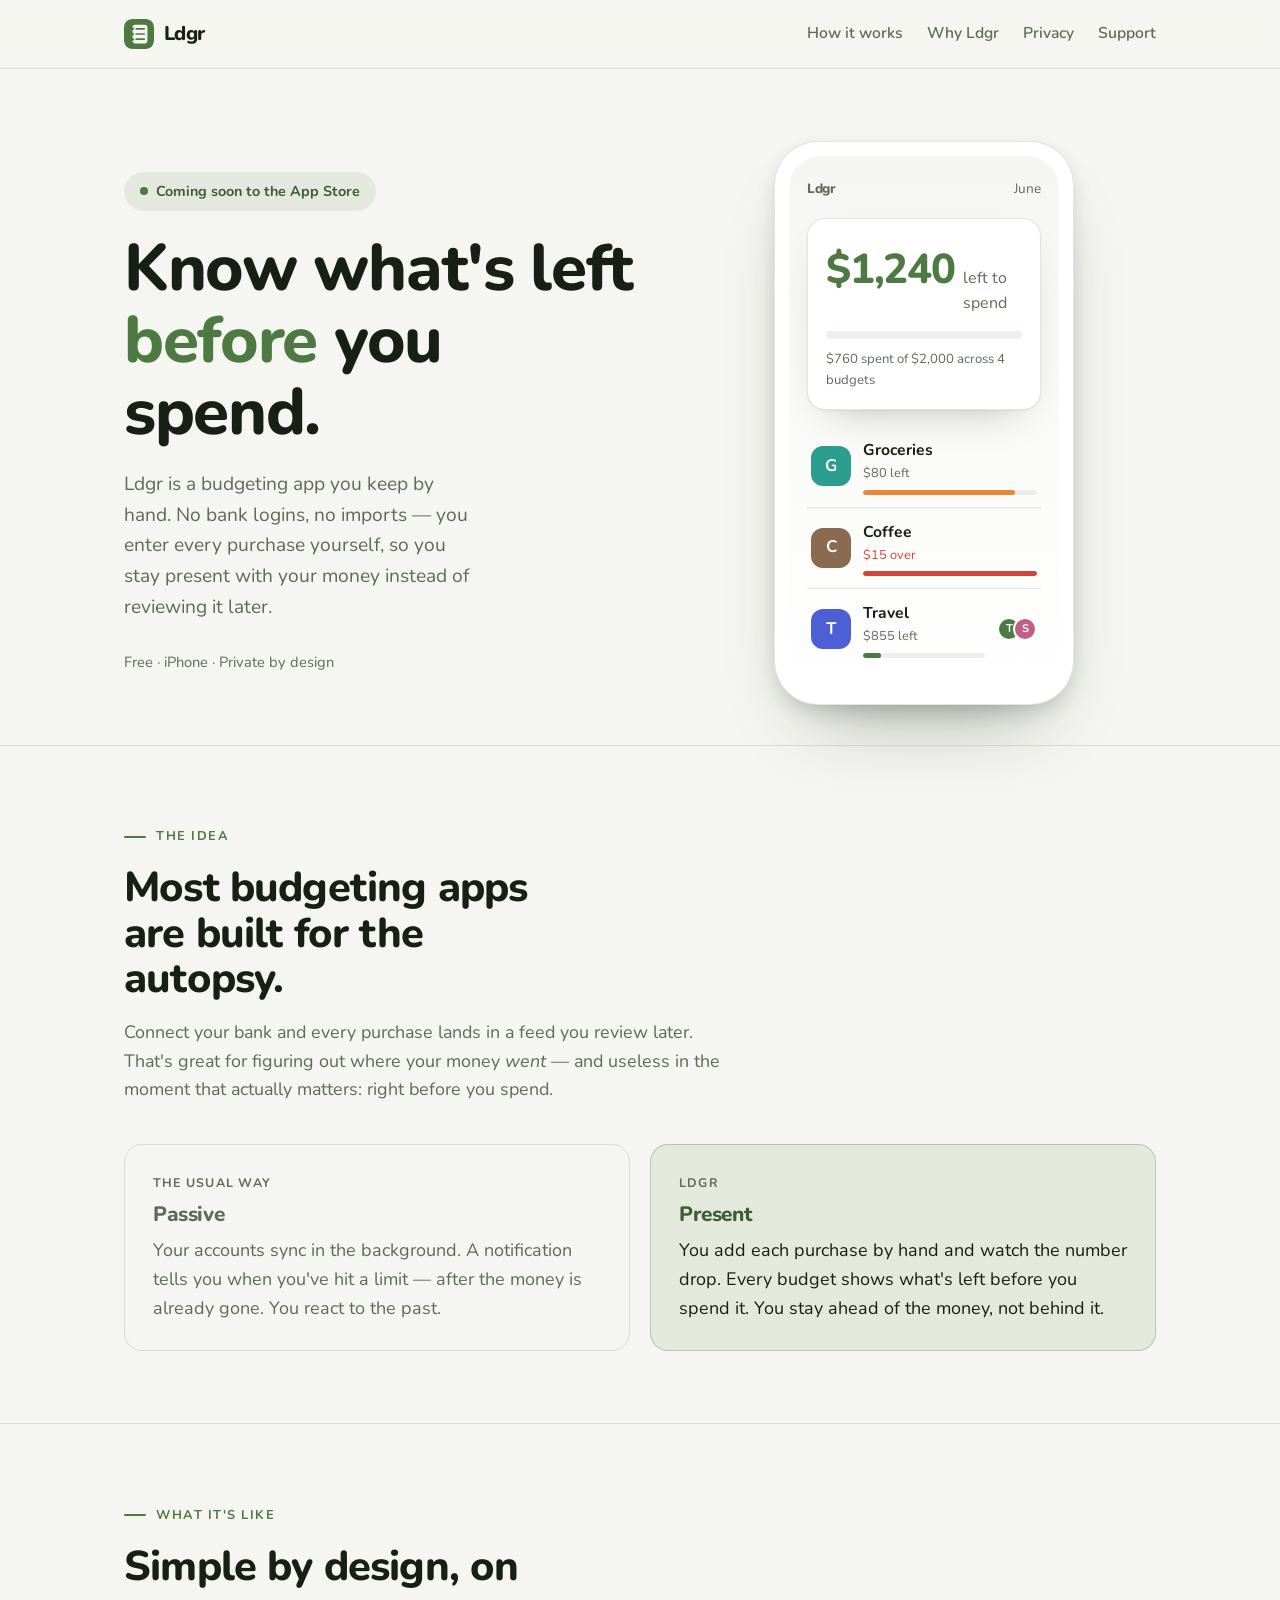
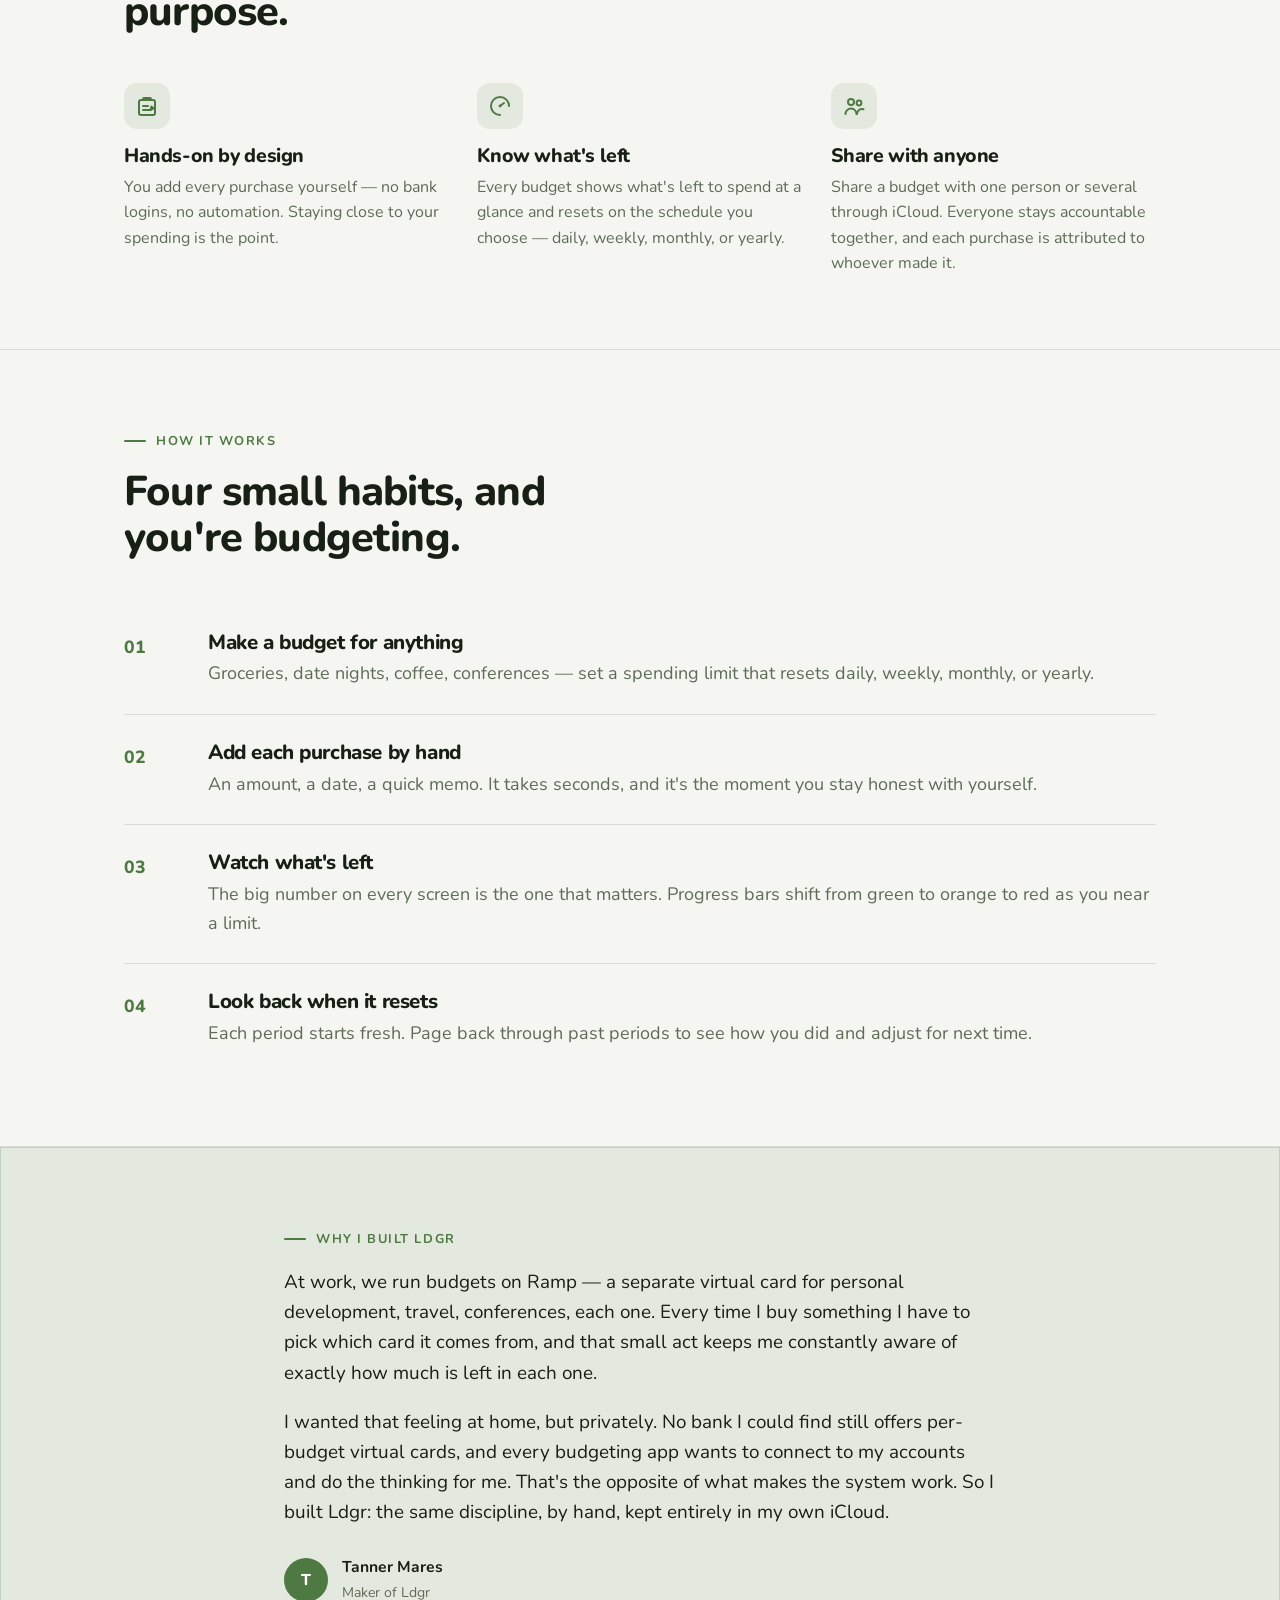
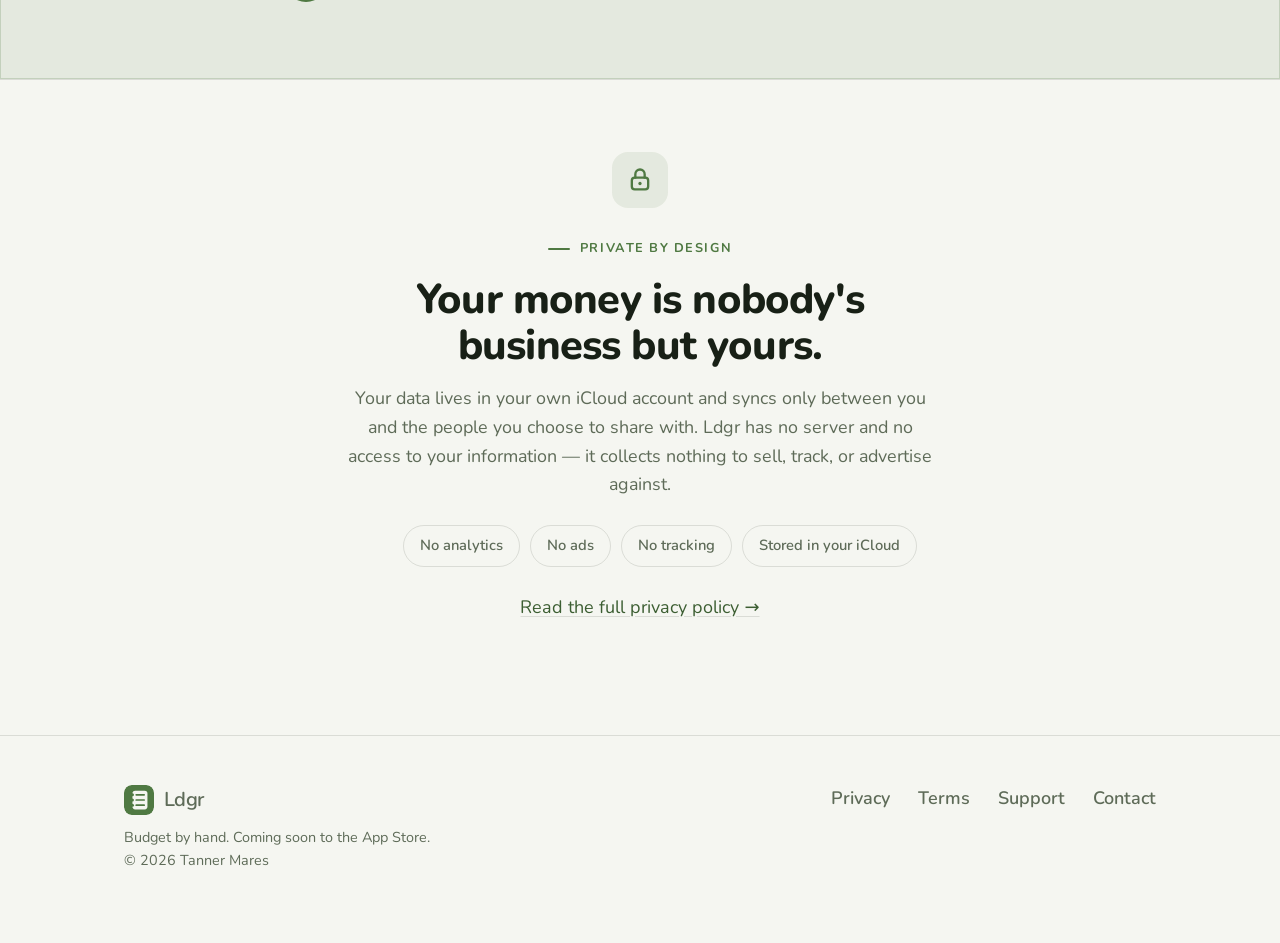
==== index.html @ 0ff07cd5 "feat: add social share card and full Open Graph tags ## Why this was needed Links to the site unfurl" ====
<!doctype html>
<html lang="en">
<meta charset="utf-8">
<meta name="viewport" content="width=device-width, initial-scale=1">
<title>Ldgr — Budget by hand, stay present with your money</title>
<meta name="description" content="Ldgr is a private, manual budgeting app. No bank connections — you add every purchase yourself, so you always know what's left before you spend. Coming soon to the App Store.">
<link rel="icon" href="favicon.svg" type="image/svg+xml">
<link rel="apple-touch-icon" href="assets/app-icon.png">
<meta name="theme-color" content="#4F7942">
<meta property="og:type" content="website">
<meta property="og:site_name" content="Ldgr">
<meta property="og:title" content="Ldgr — Budget by hand, stay present with your money">
<meta property="og:description" content="A private, manual budgeting app. No bank connections — you add every purchase yourself, so you always know what's left before you spend. Coming soon to the App Store.">
<meta property="og:url" content="https://ldgrapp.com/">
<meta property="og:image" content="https://ldgrapp.com/assets/og-image.png">
<meta property="og:image:secure_url" content="https://ldgrapp.com/assets/og-image.png">
<meta property="og:image:type" content="image/png">
<meta property="og:image:width" content="2400">
<meta property="og:image:height" content="1260">
<meta property="og:image:alt" content="The Ldgr app showing $1,240 left to spend across four budgets.">
<meta name="twitter:card" content="summary_large_image">
<meta name="twitter:title" content="Ldgr — Budget by hand, stay present with your money">
<meta name="twitter:description" content="A private, manual budgeting app. No bank connections — you add every purchase yourself, so you always know what's left before you spend.">
<meta name="twitter:image" content="https://ldgrapp.com/assets/og-image.png">
<meta name="twitter:image:alt" content="The Ldgr app showing $1,240 left to spend across four budgets.">
<link rel="preconnect" href="https://fonts.googleapis.com">
<link rel="preconnect" href="https://fonts.gstatic.com" crossorigin>
<link rel="stylesheet" href="https://fonts.googleapis.com/css2?family=Nunito:wght@400;600;700;800&display=swap">
<link rel="stylesheet" href="styles.css">

<header class="site-header">
  <div class="container">
    <a class="wordmark" href="/">
      <img src="favicon.svg" alt="">
      Ldgr
    </a>
    <nav class="site-nav">
      <a href="#how">How it works</a>
      <a href="#why">Why Ldgr</a>
      <a href="#privacy">Privacy</a>
      <a href="support.html">Support</a>
    </nav>
  </div>
</header>

<main>
  <!-- ================= HERO ================= -->
  <section class="hero">
    <div class="container">
      <div class="hero-copy">
        <span class="badge"><span class="dot"></span> Coming soon to the App Store</span>
        <h1>Know what's left <span class="accent">before</span> you spend.</h1>
        <p class="lede">Ldgr is a budgeting app you keep by hand. No bank logins, no imports — you enter every purchase yourself, so you stay present with your money instead of reviewing it later.</p>
        <div class="hero-actions">
          <span class="hero-sub">Free · iPhone · Private by design</span>
        </div>
      </div>

      <!-- Signature: a faithful replica of the app's home screen -->
      <div class="hero-figure">
        <div class="phone" role="img" aria-label="The Ldgr app home screen showing budgets and how much is left to spend.">
          <div class="app-screen">
            <div class="app-topbar">
              <span class="app-title">Ldgr</span>
              <span>June</span>
            </div>

            <div class="budget-card">
              <div class="amount-row">
                <span class="amount tnum">$1,240</span>
                <span class="amount-label">left to spend</span>
              </div>
              <div class="progress"><span class="progress-fill" style="--fill:38%"></span></div>
              <div class="caption tnum">$760 spent of $2,000 across 4 budgets</div>
            </div>

            <div class="budget-row">
              <div class="monogram" style="--m:#2A9D8F">G</div>
              <div class="meta">
                <div class="name">Groceries</div>
                <div class="left tnum">$80 left</div>
                <div class="mini"><i class="warn" style="width:87%;background:var(--signal-orange)"></i></div>
              </div>
            </div>

            <div class="budget-row">
              <div class="monogram" style="--m:#8A6A50">C</div>
              <div class="meta">
                <div class="name">Coffee</div>
                <div class="left tnum" style="color:var(--signal-red)">$15 over</div>
                <div class="mini"><i style="width:100%;background:var(--signal-red)"></i></div>
              </div>
            </div>

            <div class="budget-row">
              <div class="monogram" style="--m:#4C5FD5">T</div>
              <div class="meta">
                <div class="name">Travel</div>
                <div class="left tnum">$855 left</div>
                <div class="mini"><i style="width:15%"></i></div>
              </div>
              <div class="facepile" aria-label="Shared with two people">
                <span class="avatar" style="background:#4F7942">T</span>
                <span class="avatar" style="background:#C25E86">S</span>
              </div>
            </div>
          </div>
        </div>
      </div>
    </div>
  </section>

  <hr class="rule">

  <!-- ================= PRESENT, NOT PAST ================= -->
  <section class="section">
    <div class="container">
      <span class="eyebrow">The idea</span>
      <h2>Most budgeting apps are built for the autopsy.</h2>
      <p class="intro">Connect your bank and every purchase lands in a feed you review later. That's great for figuring out where your money <em>went</em> — and useless in the moment that actually matters: right before you spend.</p>

      <div class="contrast">
        <div class="card past">
          <span class="tag">The usual way</span>
          <h3>Passive</h3>
          <p>Your accounts sync in the background. A notification tells you when you've hit a limit — after the money is already gone. You react to the past.</p>
        </div>
        <div class="card present">
          <span class="tag">Ldgr</span>
          <h3>Present</h3>
          <p>You add each purchase by hand and watch the number drop. Every budget shows what's left before you spend it. You stay ahead of the money, not behind it.</p>
        </div>
      </div>
    </div>
  </section>

  <hr class="rule">

  <!-- ================= PILLARS ================= -->
  <section class="section">
    <div class="container">
      <span class="eyebrow">What it's like</span>
      <h2>Simple by design, on purpose.</h2>
      <div class="pillars">
        <div class="pillar">
          <div class="ico" aria-hidden="true">
            <svg viewBox="0 0 24 24" fill="none" stroke="currentColor" stroke-width="2" stroke-linecap="round" stroke-linejoin="round"><path d="M9 4h6a1 1 0 0 1 1 1v1H8V5a1 1 0 0 1 1-1z"/><path d="M8 6H6a2 2 0 0 0-2 2v11a2 2 0 0 0 2 2h12a2 2 0 0 0 2-2V8a2 2 0 0 0-2-2h-2"/><path d="M8 12h5M8 16h8"/><path d="m16.5 12.5 2 2-3 1 1-3z"/></svg>
          </div>
          <h3>Hands-on by design</h3>
          <p>You add every purchase yourself — no bank logins, no automation. Staying close to your spending is the point.</p>
        </div>
        <div class="pillar">
          <div class="ico" aria-hidden="true">
            <svg viewBox="0 0 24 24" fill="none" stroke="currentColor" stroke-width="2" stroke-linecap="round" stroke-linejoin="round"><path d="M12 21a9 9 0 1 1 9-9"/><path d="M12 12l4-3"/><circle cx="12" cy="12" r="1.4" fill="currentColor" stroke="none"/></svg>
          </div>
          <h3>Know what's left</h3>
          <p>Every budget shows what's left to spend at a glance and resets on the schedule you choose — daily, weekly, monthly, or yearly.</p>
        </div>
        <div class="pillar">
          <div class="ico" aria-hidden="true">
            <svg viewBox="0 0 24 24" fill="none" stroke="currentColor" stroke-width="2" stroke-linecap="round" stroke-linejoin="round"><circle cx="9" cy="8" r="3"/><path d="M3.5 20a5.5 5.5 0 0 1 11 0"/><circle cx="17" cy="9" r="2.4"/><path d="M15 20a5 5 0 0 1 6.5-4.8"/></svg>
          </div>
          <h3>Share with anyone</h3>
          <p>Share a budget with one person or several through iCloud. Everyone stays accountable together, and each purchase is attributed to whoever made it.</p>
        </div>
      </div>
    </div>
  </section>

  <hr class="rule">

  <!-- ================= HOW IT WORKS ================= -->
  <section class="section" id="how">
    <div class="container">
      <span class="eyebrow">How it works</span>
      <h2>Four small habits, and you're budgeting.</h2>
      <div class="steps">
        <div class="step">
          <div class="n tnum">01</div>
          <div>
            <h3>Make a budget for anything</h3>
            <p>Groceries, date nights, coffee, conferences — set a spending limit that resets daily, weekly, monthly, or yearly.</p>
          </div>
        </div>
        <div class="step">
          <div class="n tnum">02</div>
          <div>
            <h3>Add each purchase by hand</h3>
            <p>An amount, a date, a quick memo. It takes seconds, and it's the moment you stay honest with yourself.</p>
          </div>
        </div>
        <div class="step">
          <div class="n tnum">03</div>
          <div>
            <h3>Watch what's left</h3>
            <p>The big number on every screen is the one that matters. Progress bars shift from green to orange to red as you near a limit.</p>
          </div>
        </div>
        <div class="step">
          <div class="n tnum">04</div>
          <div>
            <h3>Look back when it resets</h3>
            <p>Each period starts fresh. Page back through past periods to see how you did and adjust for next time.</p>
          </div>
        </div>
      </div>
    </div>
  </section>

  <hr class="rule">

  <!-- ================= WHY LDGR (founder note) ================= -->
  <section class="section founder" id="why">
    <div class="container">
      <span class="eyebrow">Why I built Ldgr</span>
      <blockquote>
        <p>At work, we run budgets on Ramp — a separate virtual card for personal development, travel, conferences, each one. Every time I buy something I have to pick which card it comes from, and that small act keeps me constantly aware of exactly how much is left in each one.</p>
        <p>I wanted that feeling at home, but privately. No bank I could find still offers per-budget virtual cards, and every budgeting app wants to connect to my accounts and do the thinking for me. That's the opposite of what makes the system work. So I built Ldgr: the same discipline, by hand, kept entirely in my own iCloud.</p>
        <div class="signoff">
          <span class="avatar">T</span>
          <div class="who">
            <strong>Tanner Mares</strong>
            <span>Maker of Ldgr</span>
          </div>
        </div>
      </blockquote>
    </div>
  </section>

  <hr class="rule">

  <!-- ================= PRIVATE BY DESIGN ================= -->
  <section class="section private" id="privacy">
    <div class="container">
      <div class="lock" aria-hidden="true">
        <svg viewBox="0 0 24 24" fill="none" stroke="currentColor" stroke-width="2" stroke-linecap="round" stroke-linejoin="round"><rect x="5" y="10" width="14" height="10" rx="2.5"/><path d="M8 10V7a4 4 0 0 1 8 0v3"/><circle cx="12" cy="15" r="1.4" fill="currentColor" stroke="none"/></svg>
      </div>
      <span class="eyebrow" style="justify-content:center">Private by design</span>
      <h2 style="max-width:none">Your money is nobody's business but yours.</h2>
      <p class="intro" style="margin-inline:auto">Your data lives in your own iCloud account and syncs only between you and the people you choose to share with. Ldgr has no server and no access to your information — it collects nothing to sell, track, or advertise against.</p>
      <ul class="points">
        <li>No analytics</li>
        <li>No ads</li>
        <li>No tracking</li>
        <li>Stored in your iCloud</li>
      </ul>
      <p style="margin-top:26px"><a href="privacy.html">Read the full privacy policy →</a></p>
    </div>
  </section>
</main>

<footer class="site-footer">
  <div class="container">
    <div>
      <a class="wordmark" href="/" style="margin-bottom:10px">
        <img src="favicon.svg" alt="">
        Ldgr
      </a>
      <p class="copyright">Budget by hand. Coming soon to the App Store.<br>© 2026 Tanner Mares</p>
    </div>
    <nav class="fnav">
      <a href="privacy.html">Privacy</a>
      <a href="terms.html">Terms</a>
      <a href="support.html">Support</a>
      <a href="mailto:support@ldgrapp.com">Contact</a>
    </nav>
  </div>
</footer>
---- styles.css ----
/* ============================================================
   Ldgr — shared styles
   Visual language borrowed from the app: fern green, SF Rounded,
   the "left to spend" budget card, and ledger ruled lines.
   ============================================================ */

:root {
  /* Palette */
  --paper: #F5F6F1;       /* warm off-white with a faint green undertone */
  --paper-raised: #FFFFFF;
  --ink: #182016;
  --secondary: #5E6B58;
  --fern: #4F7942;
  --fern-deep: #3C5E32;
  --fern-soft: rgba(79, 121, 66, 0.10);
  --hairline: rgba(24, 32, 22, 0.12);
  --signal-orange: #E8863B;
  --signal-red: #D1453B;

  /* Type */
  --font-rounded: ui-rounded, "SF Pro Rounded", "Nunito", system-ui, -apple-system, "Segoe UI", sans-serif;

  /* Space + shape */
  --container: 1080px;
  --radius-lg: 28px;
  --radius-md: 18px;
  --radius-sm: 12px;
  --shadow-card: 0 1px 2px rgba(24, 32, 22, 0.05), 0 18px 40px -24px rgba(24, 32, 22, 0.35);
  --shadow-phone: 0 8px 24px -8px rgba(24, 32, 22, 0.25), 0 40px 80px -40px rgba(24, 32, 22, 0.45);
}

@media (prefers-color-scheme: dark) {
  :root {
    --paper: #10160F;
    --paper-raised: #1A231A;
    --ink: #EAF0E6;
    --secondary: #9BA894;
    --fern: #7CA86B;
    --fern-deep: #98C186;
    --fern-soft: rgba(124, 168, 107, 0.14);
    --hairline: rgba(234, 240, 230, 0.14);
    --shadow-card: 0 1px 2px rgba(0, 0, 0, 0.3), 0 18px 40px -24px rgba(0, 0, 0, 0.6);
    --shadow-phone: 0 8px 24px -8px rgba(0, 0, 0, 0.5), 0 40px 80px -40px rgba(0, 0, 0, 0.7);
  }
}

/* ---------- base ---------- */
* { box-sizing: border-box; }

html { -webkit-text-size-adjust: 100%; scroll-behavior: smooth; }

body {
  margin: 0;
  font-family: var(--font-rounded);
  background: var(--paper);
  color: var(--ink);
  line-height: 1.6;
  font-size: 18px;
  -webkit-font-smoothing: antialiased;
  text-rendering: optimizeLegibility;
}

@media (prefers-reduced-motion: reduce) {
  html { scroll-behavior: auto; }
  * { animation-duration: 0.001ms !important; animation-iteration-count: 1 !important; transition-duration: 0.001ms !important; }
}

h1, h2, h3 { line-height: 1.1; letter-spacing: -0.02em; font-weight: 800; margin: 0; }

a { color: var(--fern-deep); text-decoration-color: var(--hairline); text-underline-offset: 3px; }
a:hover { text-decoration-color: currentColor; }

p { margin: 0 0 1em; }

:focus-visible {
  outline: 3px solid var(--fern);
  outline-offset: 3px;
  border-radius: 6px;
}

.container {
  width: 100%;
  max-width: var(--container);
  margin-inline: auto;
  padding-inline: 24px;
}

.tnum { font-variant-numeric: tabular-nums; }

/* ---------- ledger hairline divider ---------- */
.rule {
  border: 0;
  height: 1px;
  background: var(--hairline);
  margin: 0;
}
/* a ledger "column tick" motif used to open a section */
.eyebrow {
  display: inline-flex;
  align-items: center;
  gap: 10px;
  font-size: 0.8rem;
  font-weight: 700;
  letter-spacing: 0.12em;
  text-transform: uppercase;
  color: var(--fern);
  margin: 0 0 18px;
}
.eyebrow::before {
  content: "";
  width: 22px;
  height: 2px;
  border-radius: 2px;
  background: var(--fern);
}

/* ---------- site header ---------- */
.site-header {
  position: sticky;
  top: 0;
  z-index: 20;
  background: color-mix(in srgb, var(--paper) 88%, transparent);
  backdrop-filter: saturate(140%) blur(12px);
  border-bottom: 1px solid var(--hairline);
}
.site-header .container {
  display: flex;
  align-items: center;
  justify-content: space-between;
  height: 68px;
}
.wordmark {
  display: inline-flex;
  align-items: center;
  gap: 10px;
  font-weight: 800;
  font-size: 1.25rem;
  letter-spacing: -0.03em;
  color: var(--ink);
  text-decoration: none;
}
.wordmark img { width: 30px; height: 30px; border-radius: 8px; display: block; }
.site-nav { display: flex; gap: 24px; font-size: 0.98rem; font-weight: 600; }
.site-nav a { color: var(--secondary); text-decoration: none; }
.site-nav a:hover { color: var(--ink); }
@media (max-width: 640px) { .site-nav { display: none; } }

/* ---------- buttons / badges ---------- */
.badge {
  display: inline-flex;
  align-items: center;
  gap: 8px;
  padding: 8px 16px;
  border-radius: 999px;
  background: var(--fern-soft);
  color: var(--fern-deep);
  font-weight: 700;
  font-size: 0.9rem;
}
.badge .dot {
  width: 8px; height: 8px; border-radius: 50%;
  background: var(--fern);
  box-shadow: 0 0 0 0 var(--fern);
  animation: pulse 2.4s ease-out infinite;
}
@keyframes pulse {
  0% { box-shadow: 0 0 0 0 color-mix(in srgb, var(--fern) 55%, transparent); }
  70%, 100% { box-shadow: 0 0 0 10px transparent; }
}

/* ---------- hero ---------- */
.hero { padding: 72px 0 40px; }
.hero .container {
  display: grid;
  grid-template-columns: 1.05fr 0.95fr;
  gap: 56px;
  align-items: center;
}
.hero h1 {
  font-size: clamp(2.6rem, 6vw, 4.1rem);
  margin: 22px 0 20px;
}
.hero h1 .accent { color: var(--fern); }
.hero .lede {
  font-size: 1.2rem;
  color: var(--secondary);
  max-width: 30ch;
  margin-bottom: 28px;
}
.hero-actions { display: flex; align-items: center; gap: 18px; flex-wrap: wrap; }
.hero-sub { font-size: 0.92rem; color: var(--secondary); }

@media (max-width: 860px) {
  .hero { padding: 44px 0 24px; }
  .hero .container { grid-template-columns: 1fr; gap: 40px; }
  .hero .lede { max-width: none; }
  .hero-figure { order: -1; }
}

/* ---------- phone mockup (the signature) ---------- */
.hero-figure { display: flex; justify-content: center; }
.phone {
  width: 300px;
  max-width: 82vw;
  background: var(--paper-raised);
  border-radius: 44px;
  padding: 14px;
  box-shadow: var(--shadow-phone);
  border: 1px solid var(--hairline);
}
.app-screen {
  background: linear-gradient(180deg, var(--paper) 0%, var(--paper-raised) 100%);
  border-radius: 32px;
  padding: 22px 18px 20px;
  overflow: hidden;
}
.app-topbar {
  display: flex; align-items: baseline; justify-content: space-between;
  margin-bottom: 18px;
}
.app-title { font-size: 1.4rem; font-weight: 800; letter-spacing: -0.03em; }
.app-topbar span { color: var(--secondary); font-size: 0.85rem; }

/* budget card — a faithful replica of BudgetSummaryCard */
.budget-card {
  background: var(--paper-raised);
  border: 1px solid var(--hairline);
  border-radius: var(--radius-md);
  padding: 18px;
  box-shadow: var(--shadow-card);
  margin-bottom: 16px;
}
.budget-card .amount-row { display: flex; align-items: baseline; gap: 8px; }
.budget-card .amount {
  font-size: 2.6rem; font-weight: 800; letter-spacing: -0.03em;
  color: var(--fern);
}
.budget-card .amount-label { color: var(--secondary); font-size: 1rem; }
.budget-card .caption { color: var(--secondary); font-size: 0.82rem; margin-top: 10px; }

.progress {
  height: 8px; border-radius: 999px;
  background: var(--fern-soft);
  overflow: hidden;
  margin-top: 14px;
}
.progress-fill {
  height: 100%; border-radius: 999px;
  background: var(--fern);
  width: var(--fill, 40%);
  transform-origin: left;
  animation: fill 1.3s cubic-bezier(.2,.7,.2,1) both;
}
.progress-fill.warn { background: var(--signal-orange); }
.progress-fill.over { background: var(--signal-red); }
@keyframes fill { from { transform: scaleX(0); } to { transform: scaleX(1); } }

/* small budget rows */
.budget-row {
  display: flex; align-items: center; gap: 12px;
  padding: 12px 4px;
}
.budget-row + .budget-row { border-top: 1px solid var(--hairline); }
.monogram {
  flex: none;
  width: 40px; height: 40px; border-radius: 12px;
  display: grid; place-items: center;
  color: #fff; font-weight: 700; font-size: 1.05rem;
  background: var(--m, var(--fern));
}
.budget-row .meta { flex: 1; min-width: 0; }
.budget-row .name { font-weight: 700; font-size: 0.98rem; }
.budget-row .left { color: var(--secondary); font-size: 0.8rem; }
.budget-row .mini {
  height: 5px; border-radius: 999px; background: var(--fern-soft);
  margin-top: 6px; overflow: hidden;
}
.budget-row .mini > i {
  display: block; height: 100%; border-radius: 999px; background: var(--m, var(--fern));
}

/* facepile — attribution / sharing */
.facepile { display: inline-flex; }
.facepile .avatar {
  width: 24px; height: 24px; border-radius: 50%;
  border: 2px solid var(--paper-raised);
  display: grid; place-items: center;
  color: #fff; font-size: 0.7rem; font-weight: 700;
}
.facepile .avatar + .avatar { margin-left: -8px; }

/* ---------- generic section ---------- */
.section { padding: 72px 0; }
.section h2 { font-size: clamp(1.8rem, 3.6vw, 2.6rem); max-width: 18ch; }
.section .intro { color: var(--secondary); font-size: 1.12rem; max-width: 56ch; margin-top: 16px; }

/* present vs past — the argument */
.contrast {
  display: grid; grid-template-columns: 1fr 1fr; gap: 20px;
  margin-top: 40px;
}
.contrast .card {
  border-radius: var(--radius-md);
  padding: 28px;
  border: 1px solid var(--hairline);
}
.contrast .past { background: transparent; }
.contrast .past h3 { color: var(--secondary); }
.contrast .present { background: var(--fern-soft); border-color: color-mix(in srgb, var(--fern) 30%, transparent); }
.contrast .present h3 { color: var(--fern-deep); }
.contrast .tag {
  font-size: 0.78rem; font-weight: 700; letter-spacing: 0.1em; text-transform: uppercase;
  color: var(--secondary); display: block; margin-bottom: 10px;
}
.contrast h3 { font-size: 1.3rem; margin-bottom: 10px; }
.contrast p { color: var(--secondary); margin: 0; }
.contrast .present p { color: var(--ink); }
@media (max-width: 720px) { .contrast { grid-template-columns: 1fr; } }

/* pillars */
.pillars { display: grid; grid-template-columns: repeat(3, 1fr); gap: 28px; margin-top: 48px; }
.pillar .ico {
  width: 46px; height: 46px; border-radius: 13px;
  display: grid; place-items: center;
  background: var(--fern-soft); color: var(--fern);
  margin-bottom: 16px;
}
.pillar .ico svg { width: 24px; height: 24px; }
.pillar h3 { font-size: 1.22rem; margin-bottom: 8px; }
.pillar p { color: var(--secondary); margin: 0; font-size: 1rem; }
@media (max-width: 760px) { .pillars { grid-template-columns: 1fr; gap: 32px; } }

/* how it works — a real sequence, so numbers carry meaning */
.steps { margin-top: 44px; display: grid; gap: 0; }
.step {
  display: grid; grid-template-columns: 60px 1fr; gap: 24px;
  padding: 26px 0;
  align-items: start;
}
.step + .step { border-top: 1px solid var(--hairline); }
.step .n {
  font-size: 1.1rem; font-weight: 800; color: var(--fern);
  font-variant-numeric: tabular-nums;
  padding-top: 2px;
}
.step h3 { font-size: 1.28rem; margin-bottom: 6px; }
.step p { color: var(--secondary); margin: 0; }
@media (max-width: 560px) { .step { grid-template-columns: 40px 1fr; gap: 16px; } }

/* why ldgr — founder note */
.founder {
  background: var(--fern-soft);
  border: 1px solid color-mix(in srgb, var(--fern) 22%, transparent);
}
.founder .container { max-width: 760px; }
.founder blockquote { margin: 0; }
.founder p { font-size: 1.18rem; color: var(--ink); }
.founder .signoff {
  display: flex; align-items: center; gap: 14px; margin-top: 28px;
  font-size: 0.98rem;
}
.founder .signoff .avatar {
  width: 44px; height: 44px; border-radius: 50%;
  background: var(--fern); color: #fff;
  display: grid; place-items: center; font-weight: 800;
}
.founder .signoff .who strong { display: block; }
.founder .signoff .who span { color: var(--secondary); font-size: 0.88rem; }

/* private by design */
.private { text-align: center; }
.private .container { max-width: 640px; }
.private .lock {
  width: 56px; height: 56px; border-radius: 16px;
  display: grid; place-items: center; margin: 0 auto 22px;
  background: var(--fern-soft); color: var(--fern);
}
.private .lock svg { width: 28px; height: 28px; }
.private .points {
  display: flex; flex-wrap: wrap; justify-content: center; gap: 10px;
  margin-top: 26px;
}
.private .points li {
  list-style: none;
  padding: 8px 16px; border-radius: 999px;
  border: 1px solid var(--hairline);
  font-size: 0.92rem; font-weight: 600; color: var(--secondary);
}

/* ---------- footer ---------- */
.site-footer {
  border-top: 1px solid var(--hairline);
  padding: 48px 0 56px;
  margin-top: 24px;
}
.site-footer .container {
  display: flex; justify-content: space-between; gap: 32px; flex-wrap: wrap;
  align-items: start;
}
.site-footer .fnav { display: flex; gap: 28px; flex-wrap: wrap; }
.site-footer a { color: var(--secondary); text-decoration: none; font-weight: 600; }
.site-footer a:hover { color: var(--ink); }
.site-footer .copyright { color: var(--secondary); font-size: 0.9rem; }

/* ============================================================
   Legal / support pages
   ============================================================ */
.legal { padding: 56px 0 80px; }
.legal .container { max-width: 720px; }
.legal .back { font-size: 0.92rem; font-weight: 600; text-decoration: none; color: var(--secondary); }
.legal .back:hover { color: var(--ink); }
.legal h1 { font-size: clamp(2rem, 5vw, 2.8rem); margin: 24px 0 8px; }
.legal .updated { color: var(--secondary); font-size: 0.92rem; margin-bottom: 8px; }
.legal .lead { font-size: 1.14rem; color: var(--secondary); margin: 20px 0 8px; }
.legal h2 { font-size: 1.4rem; margin: 40px 0 12px; }
.legal h3 { font-size: 1.1rem; margin: 24px 0 8px; }
.legal p, .legal li { color: var(--ink); }
.legal ul { padding-left: 22px; }
.legal li { margin-bottom: 8px; }
.legal .callout {
  background: var(--fern-soft);
  border: 1px solid color-mix(in srgb, var(--fern) 22%, transparent);
  border-radius: var(--radius-md);
  padding: 20px 24px;
  margin: 28px 0;
}
.legal .callout p:last-child { margin-bottom: 0; }

/* FAQ (support) */
.faq details {
  border-top: 1px solid var(--hairline);
  padding: 8px 0;
}
.faq details:last-of-type { border-bottom: 1px solid var(--hairline); }
.faq summary {
  cursor: pointer; padding: 14px 0;
  font-weight: 700; font-size: 1.08rem;
  list-style: none;
  display: flex; justify-content: space-between; align-items: center; gap: 16px;
}
.faq summary::-webkit-details-marker { display: none; }
.faq summary::after { content: "+"; color: var(--fern); font-size: 1.4rem; font-weight: 700; }
.faq details[open] summary::after { content: "–"; }
.faq details[open] summary { color: var(--fern-deep); }
.faq .answer { color: var(--secondary); padding: 0 0 16px; }
.faq .answer p:last-child { margin-bottom: 0; }
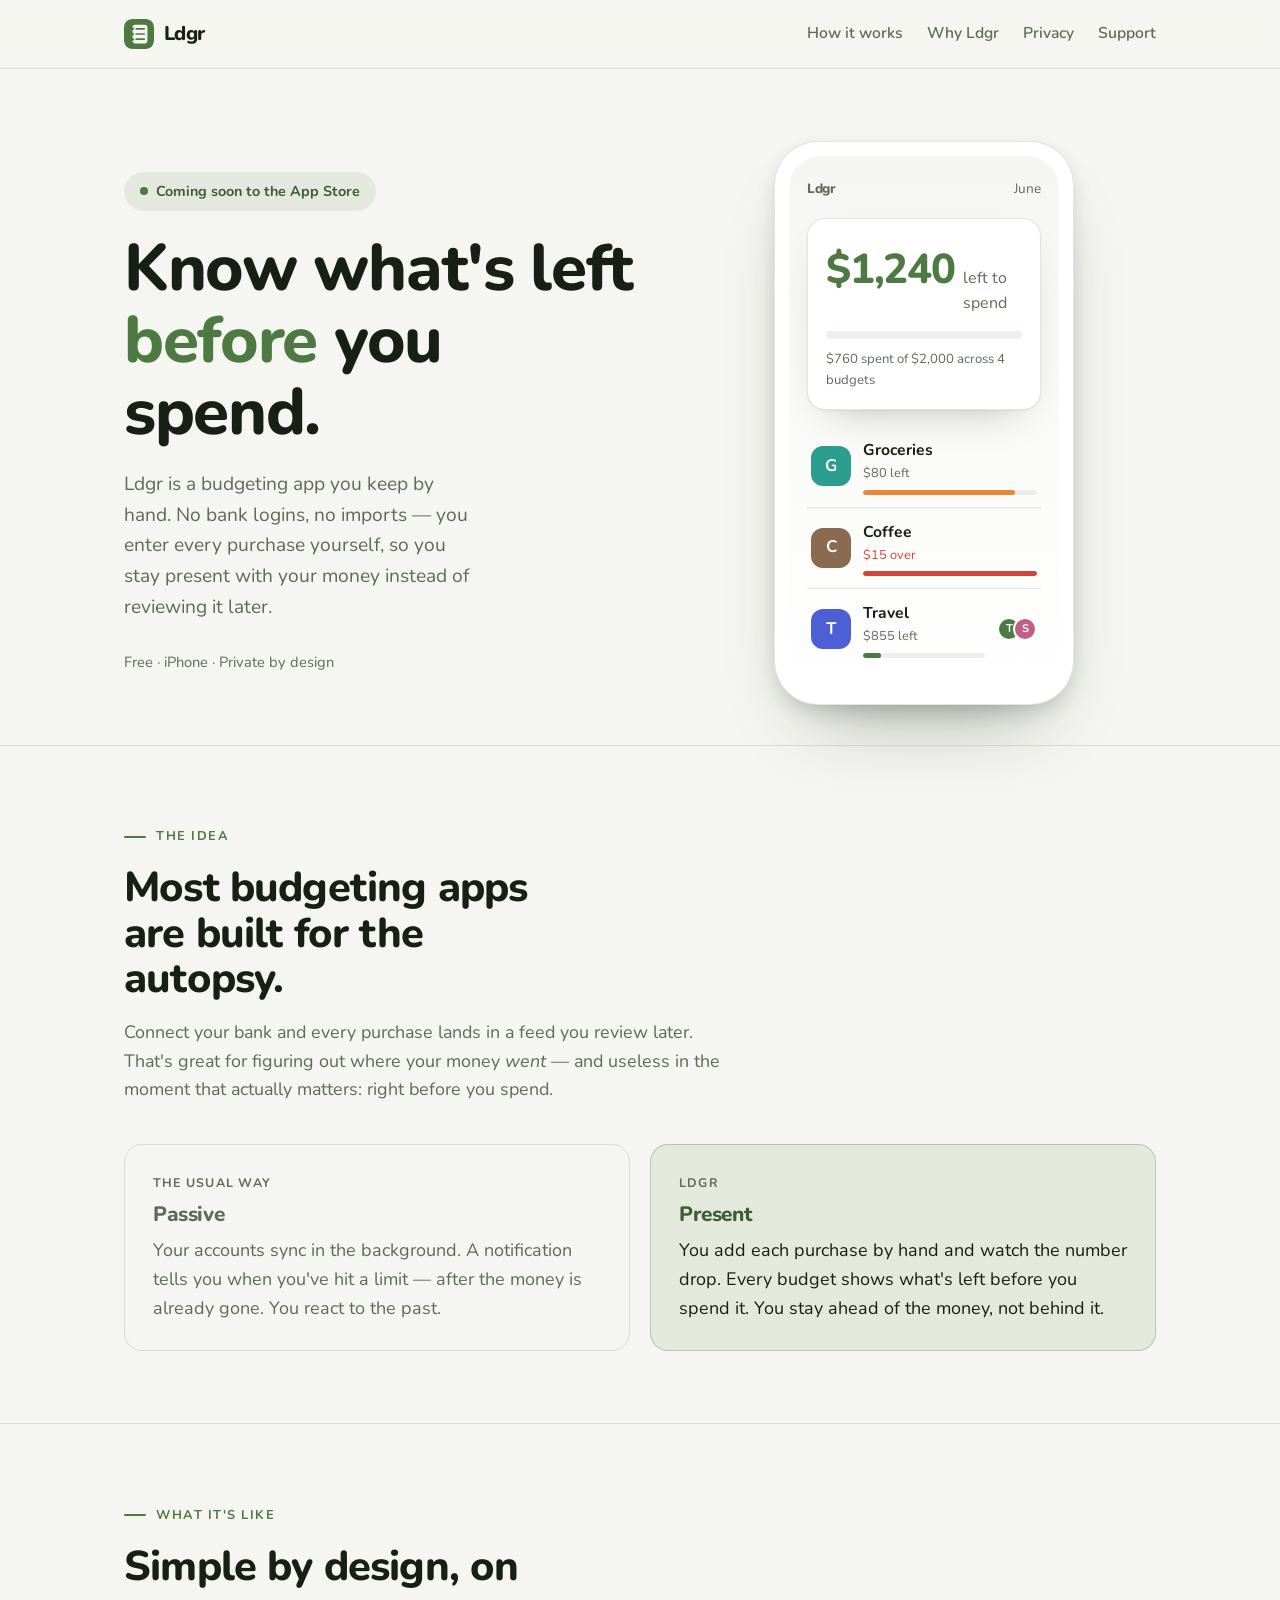
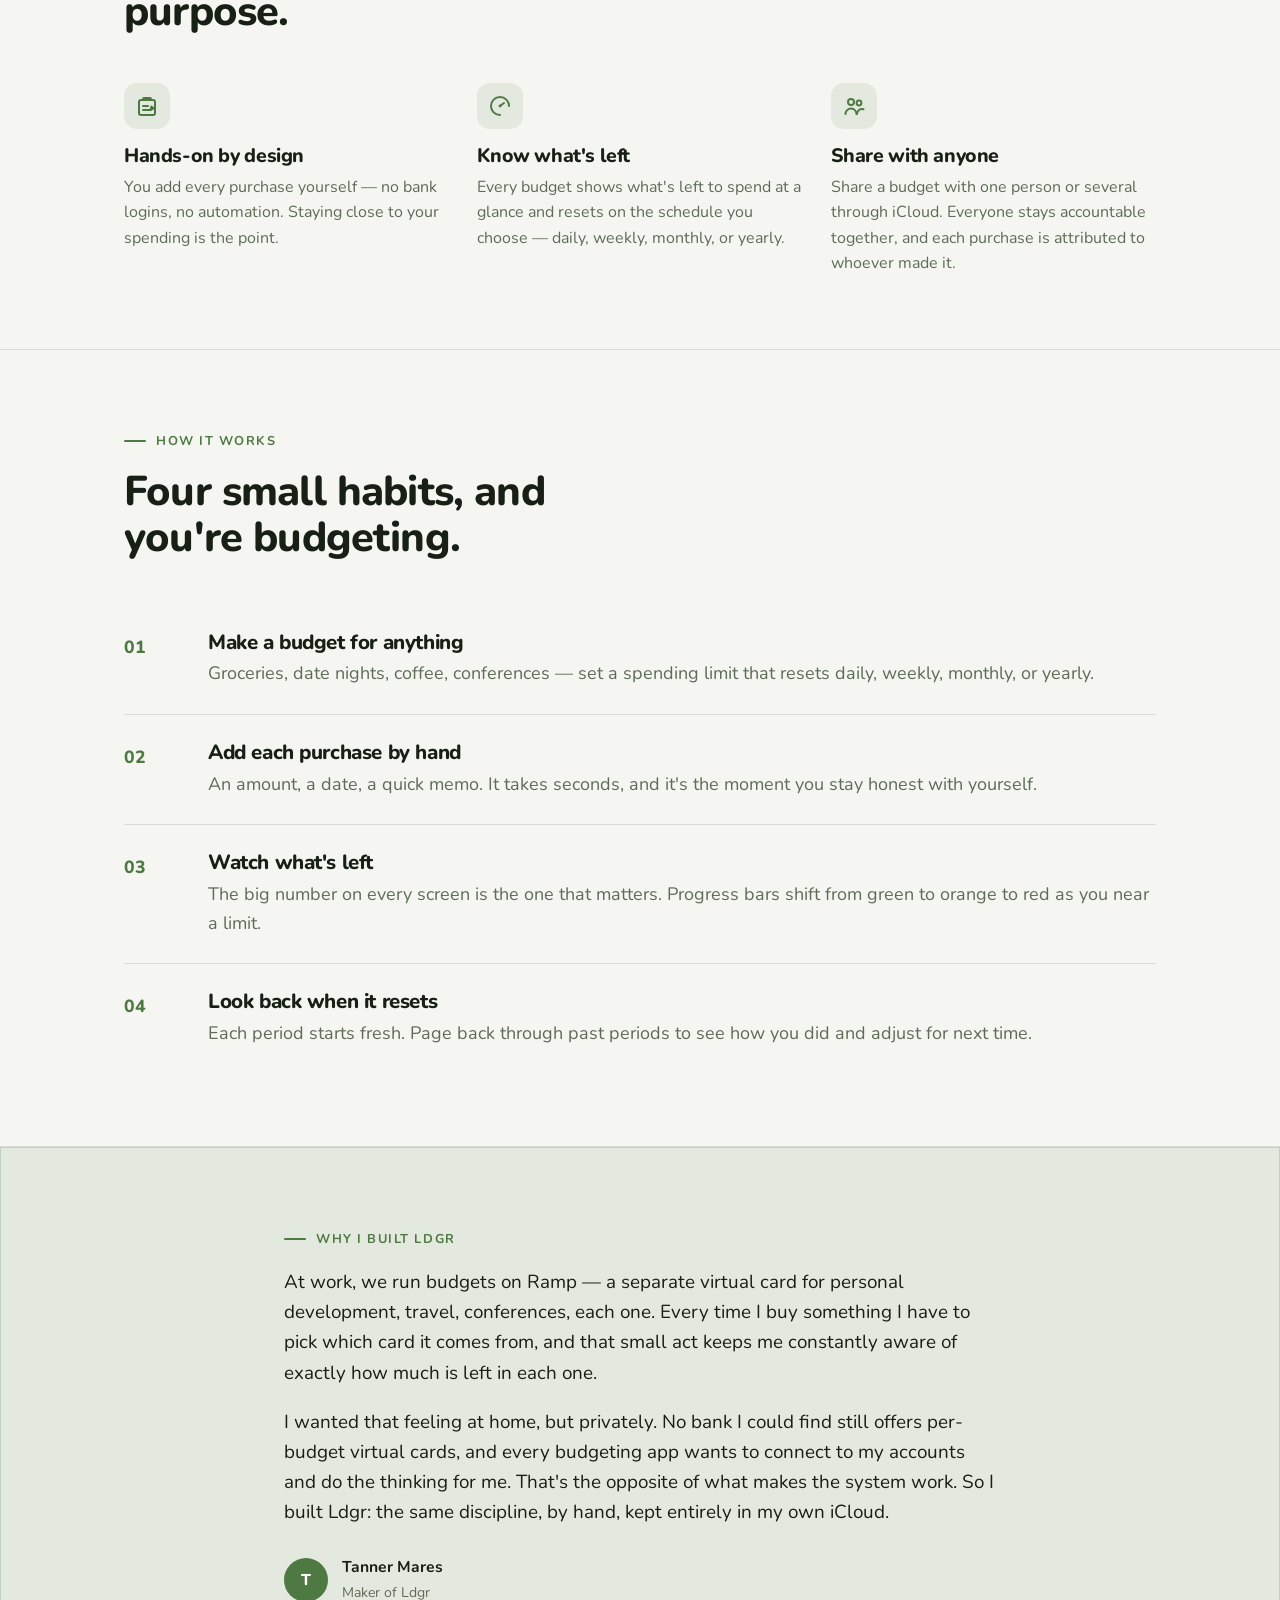
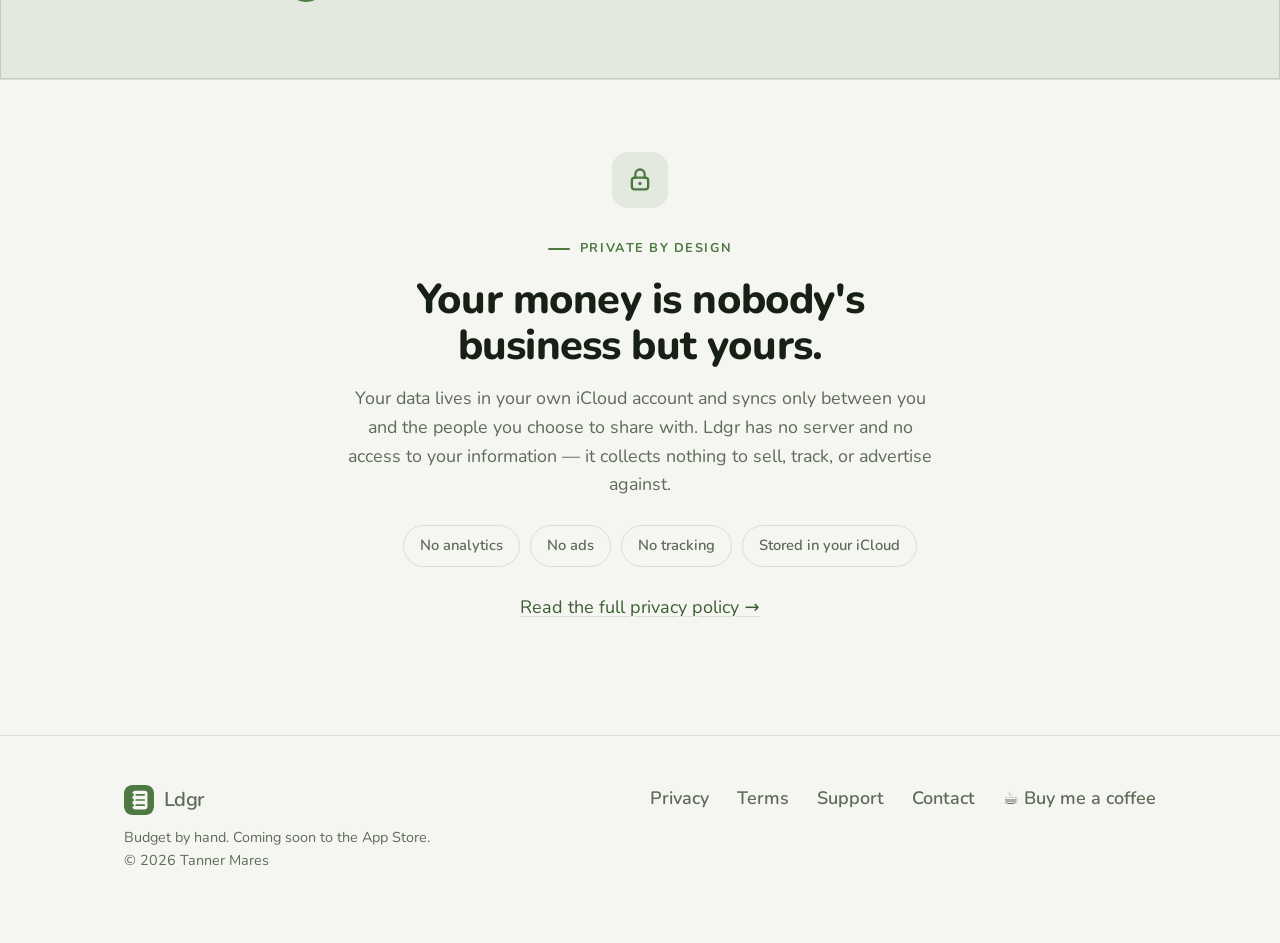
==== commit 9f8a877e: "feat: add buy-me-a-coffee link to footer ## Why this was needed The app is free and there's no plan " ====
--- a/index.html
+++ b/index.html
@@ -263,6 +263,7 @@
       <a href="terms.html">Terms</a>
       <a href="support.html">Support</a>
       <a href="mailto:support@ldgrapp.com">Contact</a>
+      <a href="https://buymeacoffee.com/tannermares" target="_blank" rel="noopener noreferrer">☕ Buy me a coffee</a>
     </nav>
   </div>
 </footer>
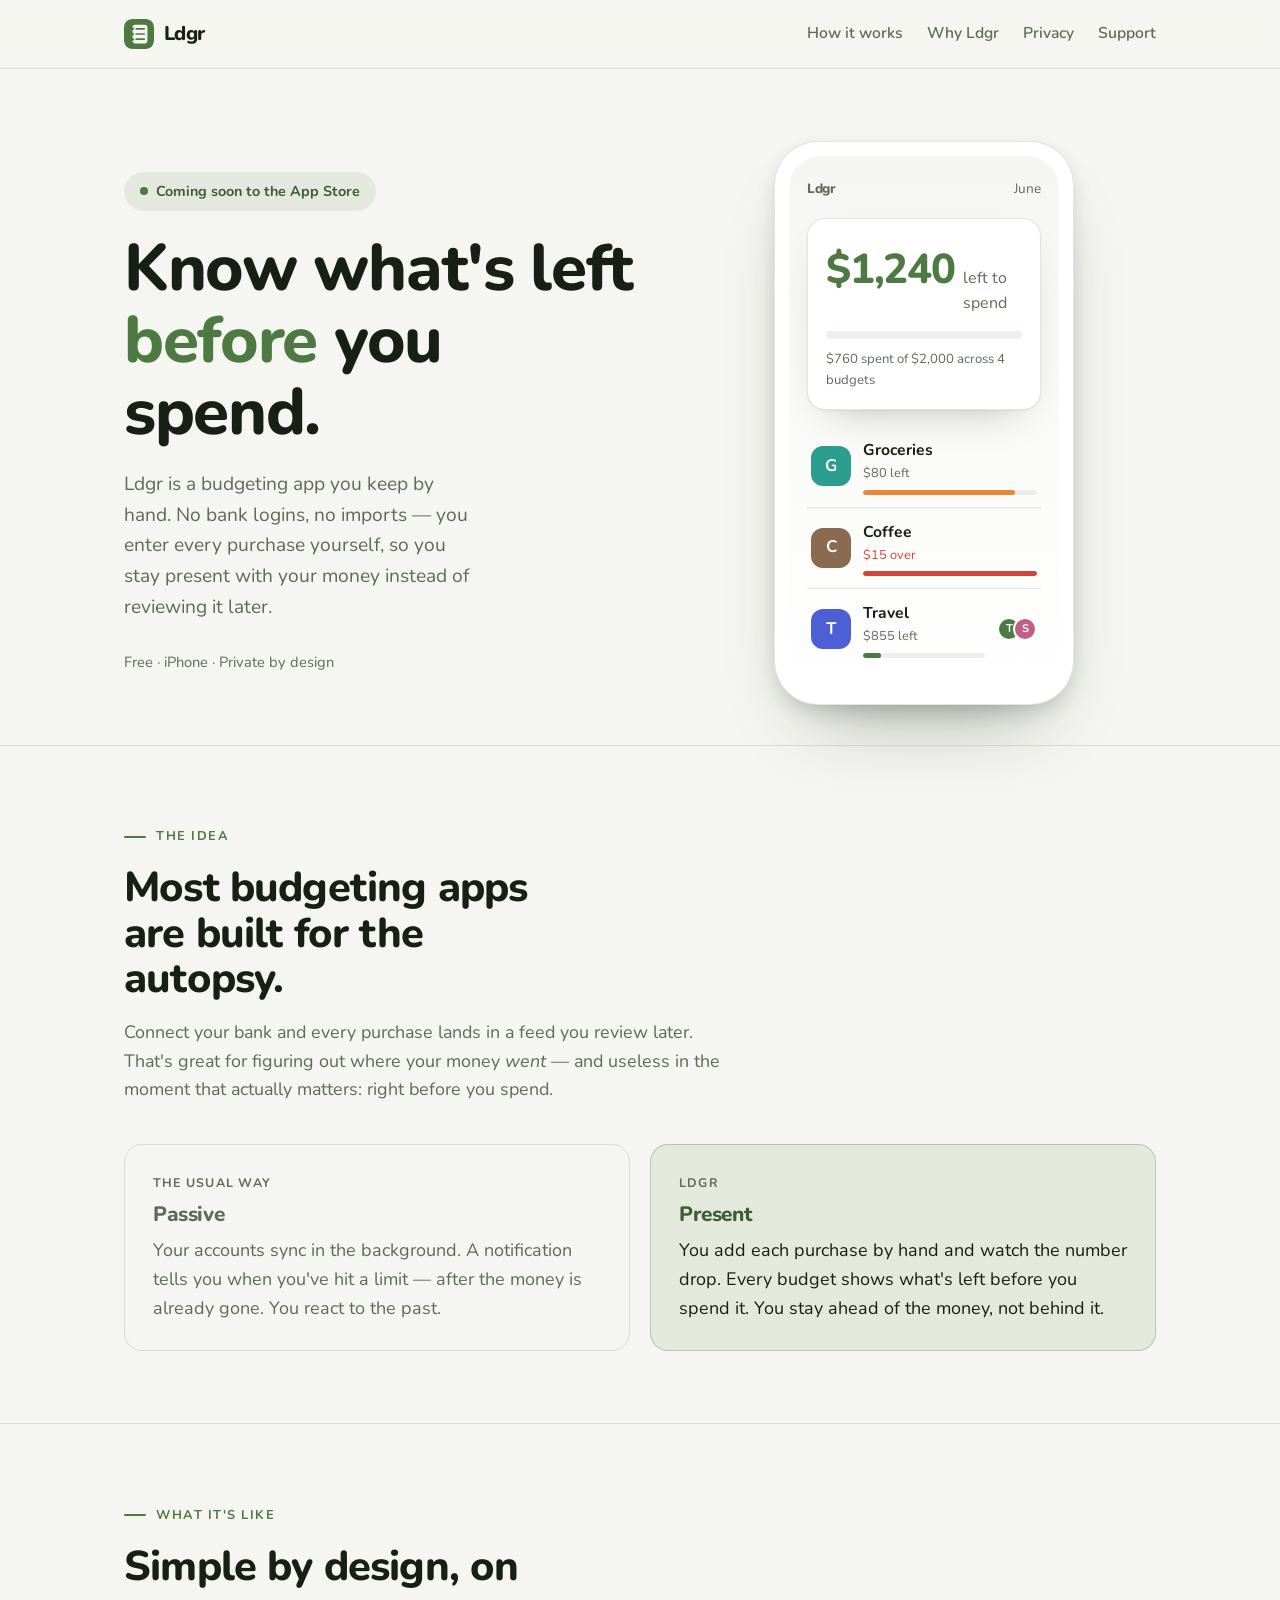
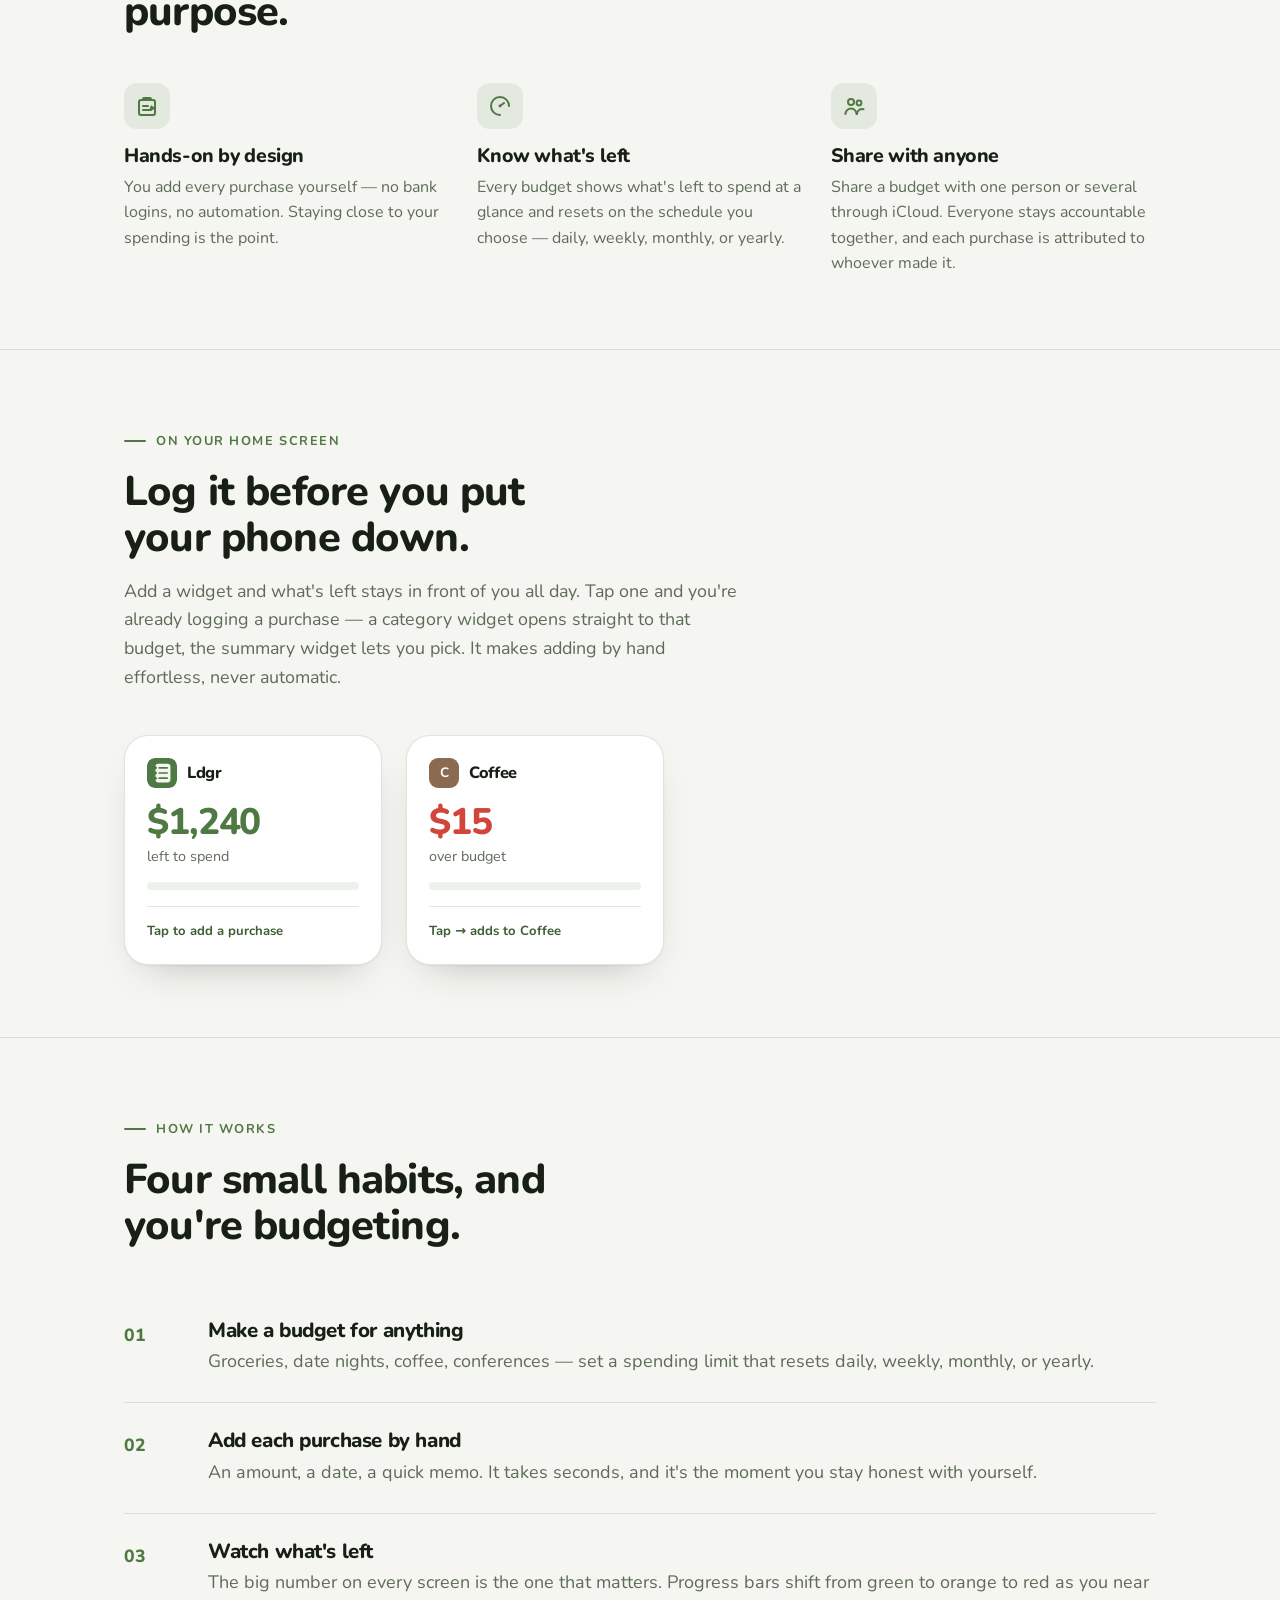
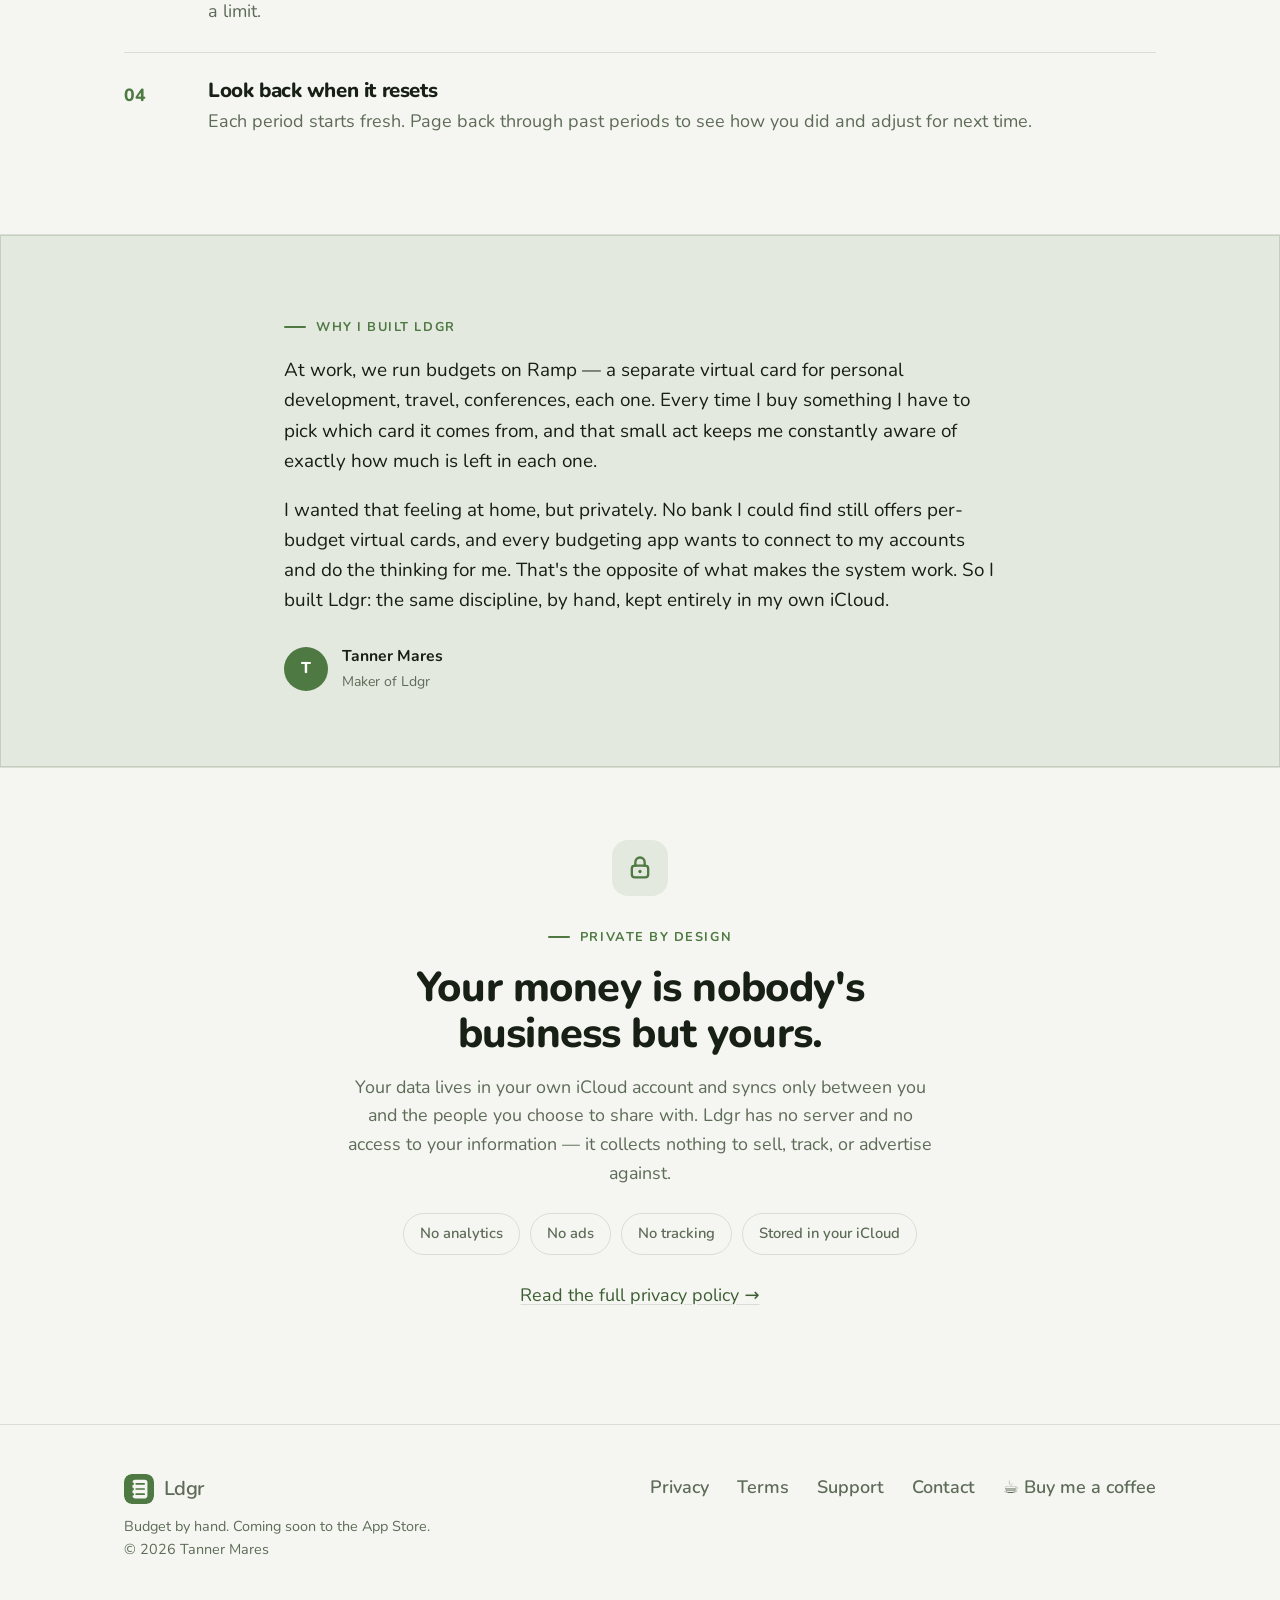
==== commit a7139d5d: "feat: add home-screen widgets callout to landing page ## Why this was needed The app gained iOS home" ====
--- a/index.html
+++ b/index.html
@@ -169,6 +169,41 @@
 
   <hr class="rule">
 
+  <!-- ================= HOME-SCREEN WIDGETS ================= -->
+  <section class="section">
+    <div class="container">
+      <span class="eyebrow">On your home screen</span>
+      <h2>Log it before you put your phone down.</h2>
+      <p class="intro">Add a widget and what's left stays in front of you all day. Tap one and you're already logging a purchase — a category widget opens straight to that budget, the summary widget lets you pick. It makes adding by hand effortless, never automatic.</p>
+
+      <div class="widgets">
+        <div class="widget" role="img" aria-label="Ldgr summary widget showing $1,240 left to spend; tapping it starts a new purchase.">
+          <div class="w-head">
+            <img class="w-glyph" src="favicon.svg" alt="">
+            <span class="w-app">Ldgr</span>
+          </div>
+          <div class="w-amount tnum">$1,240</div>
+          <div class="w-label">left to spend</div>
+          <div class="progress"><span class="progress-fill" style="--fill:38%"></span></div>
+          <div class="w-tap">Tap to add a purchase</div>
+        </div>
+
+        <div class="widget" role="img" aria-label="Ldgr Coffee budget widget showing $15 over; tapping it adds a purchase to Coffee.">
+          <div class="w-head">
+            <span class="w-mono" style="--m:#8A6A50">C</span>
+            <span class="w-app">Coffee</span>
+          </div>
+          <div class="w-amount tnum" style="color:var(--signal-red)">$15</div>
+          <div class="w-label">over budget</div>
+          <div class="progress"><span class="progress-fill over" style="--fill:100%"></span></div>
+          <div class="w-tap">Tap → adds to Coffee</div>
+        </div>
+      </div>
+    </div>
+  </section>
+
+  <hr class="rule">
+
   <!-- ================= HOW IT WORKS ================= -->
   <section class="section" id="how">
     <div class="container">
--- a/styles.css
+++ b/styles.css
@@ -346,6 +346,41 @@
 .step h3 { font-size: 1.28rem; margin-bottom: 6px; }
 .step p { color: var(--secondary); margin: 0; }
 @media (max-width: 560px) { .step { grid-template-columns: 40px 1fr; gap: 16px; } }
+
+/* home-screen widgets */
+.widgets {
+  display: grid;
+  grid-template-columns: repeat(2, minmax(0, 258px));
+  gap: 24px;
+  margin-top: 44px;
+}
+.widget {
+  background: var(--paper-raised);
+  border: 1px solid var(--hairline);
+  border-radius: 24px;
+  padding: 22px;
+  box-shadow: var(--shadow-card);
+}
+.widget .w-head { display: flex; align-items: center; gap: 10px; margin-bottom: 16px; }
+.widget .w-glyph { width: 30px; height: 30px; border-radius: 8px; display: block; }
+.widget .w-mono {
+  width: 30px; height: 30px; border-radius: 9px;
+  display: grid; place-items: center;
+  color: #fff; font-weight: 700; font-size: 0.85rem;
+  background: var(--m, var(--fern));
+}
+.widget .w-app { font-weight: 800; font-size: 1.02rem; letter-spacing: -0.02em; }
+.widget .w-amount { font-size: 2.3rem; font-weight: 800; letter-spacing: -0.03em; color: var(--fern); line-height: 1; }
+.widget .w-label { color: var(--secondary); font-size: 0.9rem; margin-top: 4px; }
+.widget .progress { margin-top: 14px; }
+.widget .w-tap {
+  margin-top: 16px; padding-top: 14px;
+  border-top: 1px solid var(--hairline);
+  color: var(--fern-deep); font-weight: 700; font-size: 0.82rem;
+}
+@media (max-width: 640px) {
+  .widgets { grid-template-columns: 1fr; max-width: 320px; }
+}
 
 /* why ldgr — founder note */
 .founder {
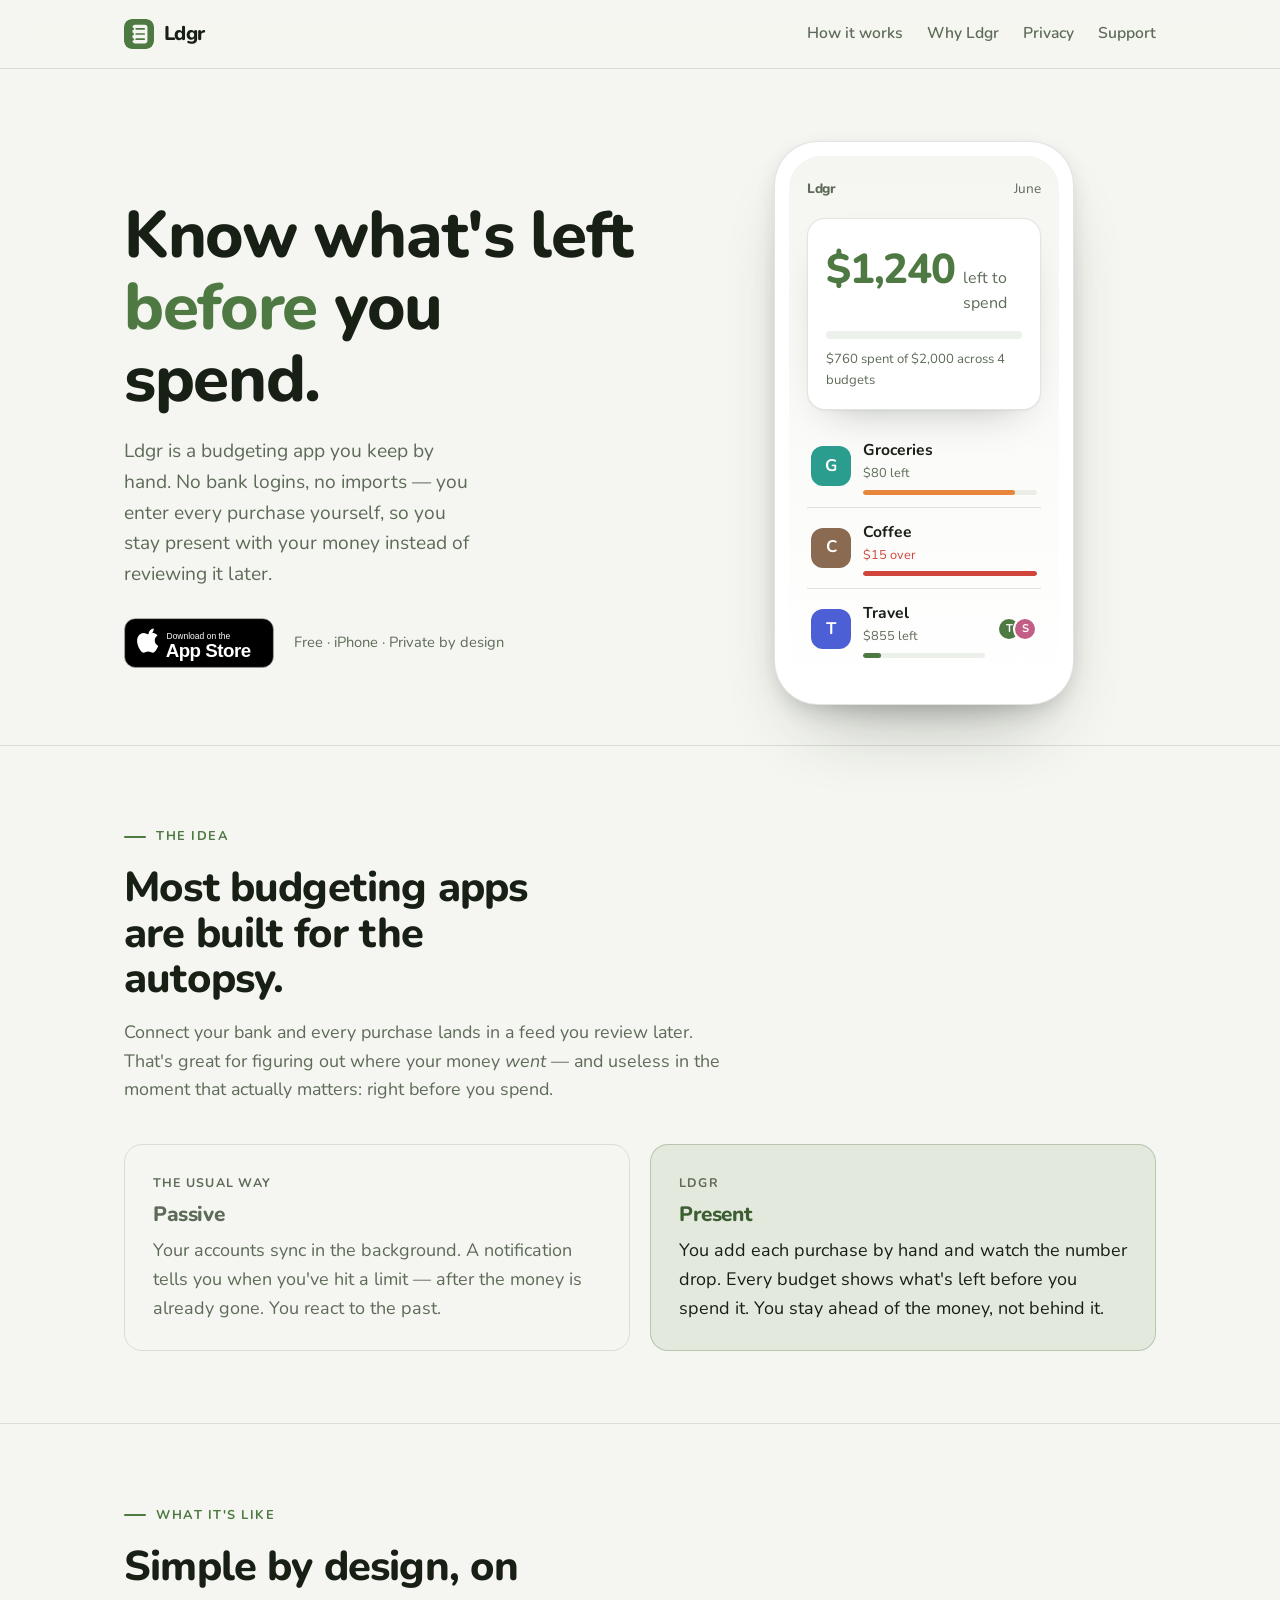
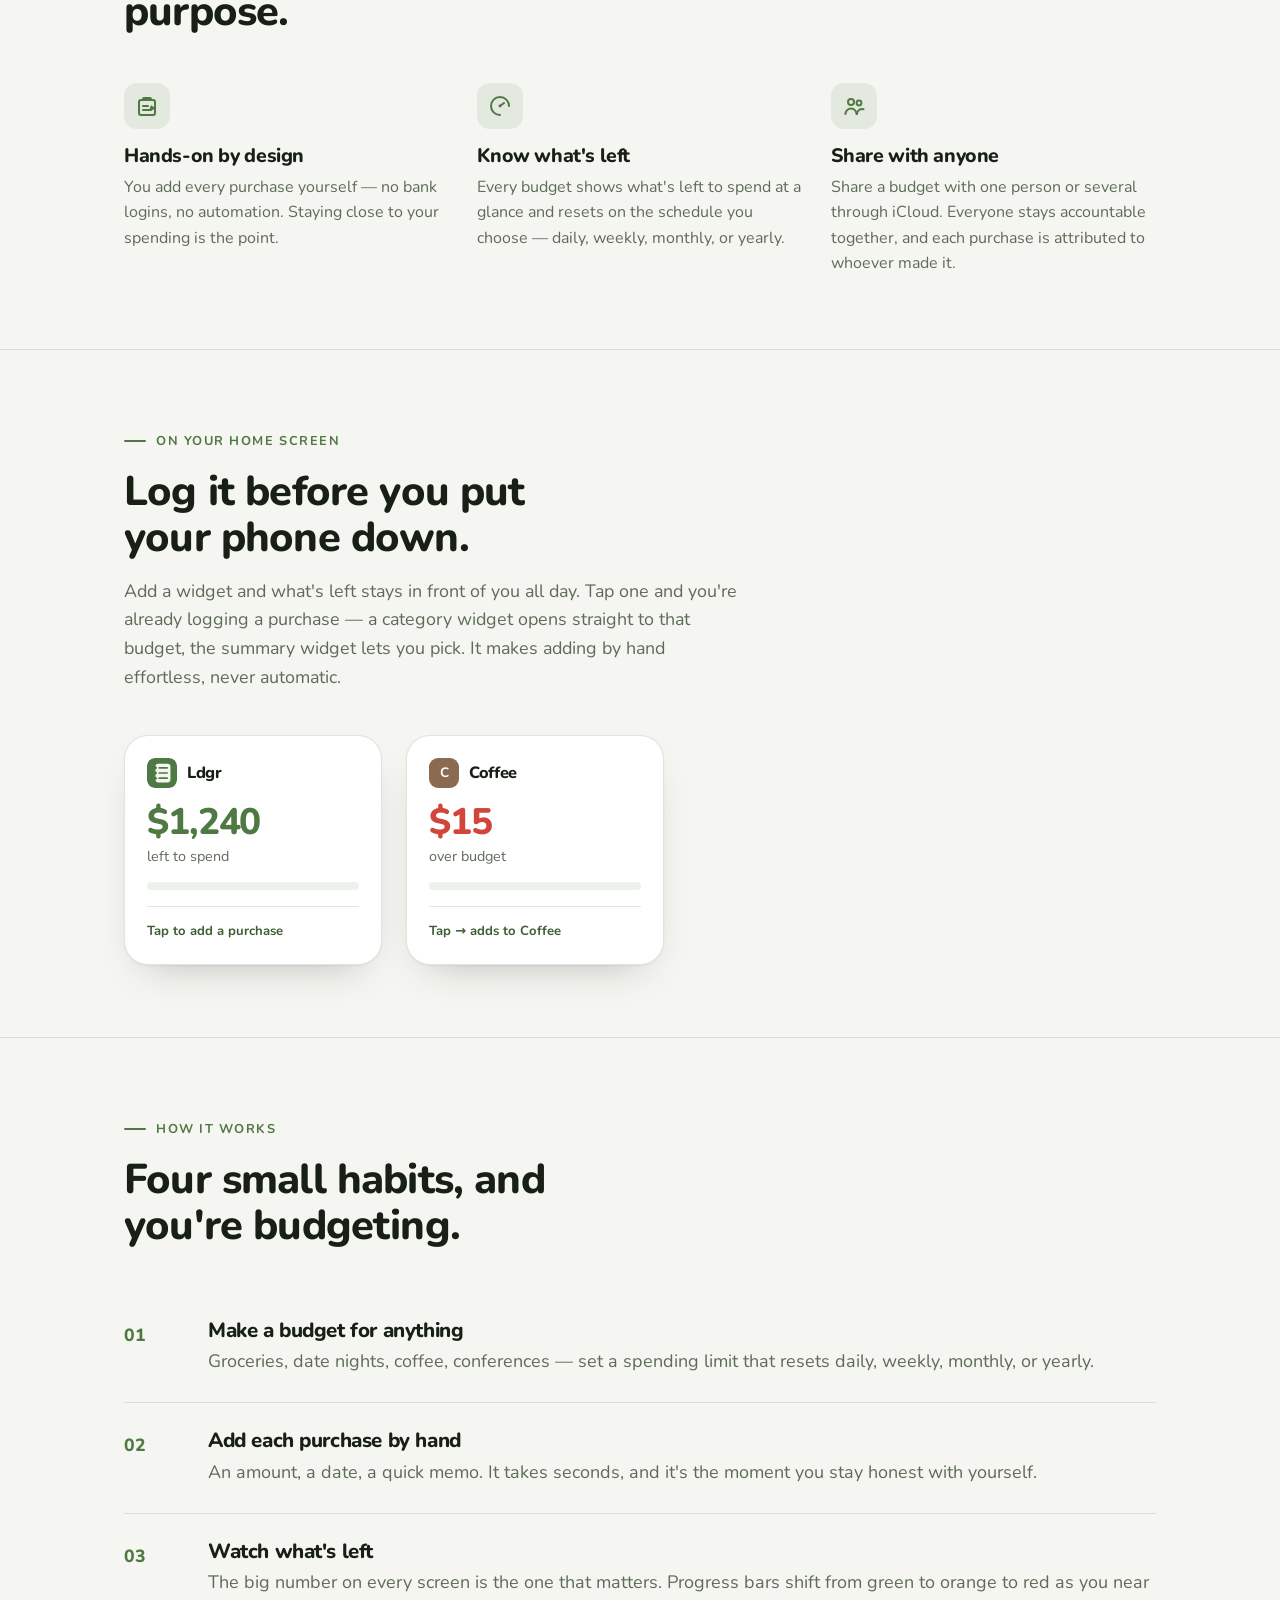
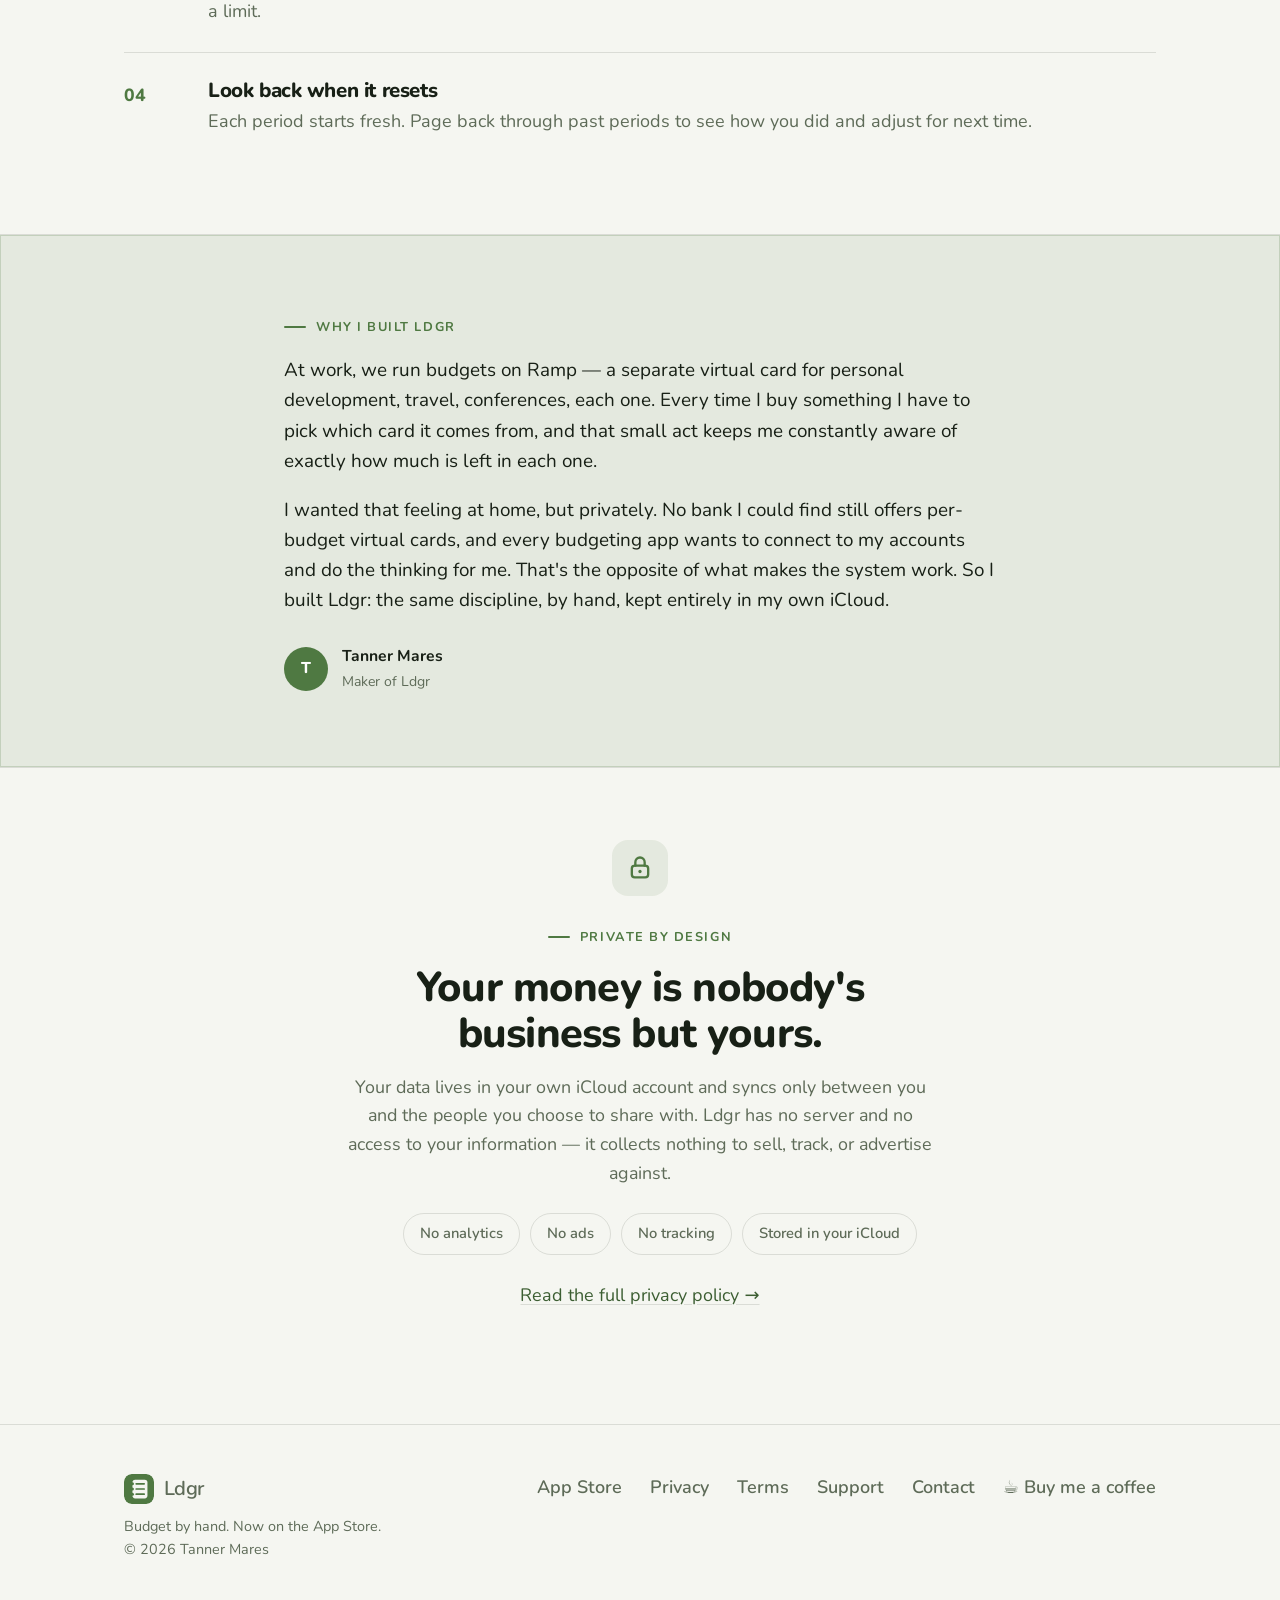
==== commit 2c3a961b: "feat: go live — replace "coming soon" with App Store links ## Why this was needed The app is now liv" ====
--- a/index.html
+++ b/index.html
@@ -3,14 +3,15 @@
 <meta charset="utf-8">
 <meta name="viewport" content="width=device-width, initial-scale=1">
 <title>Ldgr — Budget by hand, stay present with your money</title>
-<meta name="description" content="Ldgr is a private, manual budgeting app. No bank connections — you add every purchase yourself, so you always know what's left before you spend. Coming soon to the App Store.">
+<meta name="description" content="Ldgr is a private, manual budgeting app. No bank connections — you add every purchase yourself, so you always know what's left before you spend. Now on the App Store.">
+<meta name="apple-itunes-app" content="app-id=6476118269">
 <link rel="icon" href="favicon.svg" type="image/svg+xml">
 <link rel="apple-touch-icon" href="assets/app-icon.png">
 <meta name="theme-color" content="#4F7942">
 <meta property="og:type" content="website">
 <meta property="og:site_name" content="Ldgr">
 <meta property="og:title" content="Ldgr — Budget by hand, stay present with your money">
-<meta property="og:description" content="A private, manual budgeting app. No bank connections — you add every purchase yourself, so you always know what's left before you spend. Coming soon to the App Store.">
+<meta property="og:description" content="A private, manual budgeting app. No bank connections — you add every purchase yourself, so you always know what's left before you spend. Now on the App Store.">
 <meta property="og:url" content="https://ldgrapp.com/">
 <meta property="og:image" content="https://ldgrapp.com/assets/og-image.png">
 <meta property="og:image:secure_url" content="https://ldgrapp.com/assets/og-image.png">
@@ -48,10 +49,12 @@
   <section class="hero">
     <div class="container">
       <div class="hero-copy">
-        <span class="badge"><span class="dot"></span> Coming soon to the App Store</span>
         <h1>Know what's left <span class="accent">before</span> you spend.</h1>
         <p class="lede">Ldgr is a budgeting app you keep by hand. No bank logins, no imports — you enter every purchase yourself, so you stay present with your money instead of reviewing it later.</p>
         <div class="hero-actions">
+          <a class="appstore" href="https://apps.apple.com/app/id6476118269">
+            <img src="assets/app-store-badge.svg" alt="Download Ldgr on the App Store" width="150" height="50">
+          </a>
           <span class="hero-sub">Free · iPhone · Private by design</span>
         </div>
       </div>
@@ -291,9 +294,10 @@
         <img src="favicon.svg" alt="">
         Ldgr
       </a>
-      <p class="copyright">Budget by hand. Coming soon to the App Store.<br>© 2026 Tanner Mares</p>
+      <p class="copyright">Budget by hand. Now on the App Store.<br>© 2026 Tanner Mares</p>
     </div>
     <nav class="fnav">
+      <a href="https://apps.apple.com/app/id6476118269">App Store</a>
       <a href="privacy.html">Privacy</a>
       <a href="terms.html">Terms</a>
       <a href="support.html">Support</a>
--- a/styles.css
+++ b/styles.css
@@ -187,8 +187,16 @@
   max-width: 30ch;
   margin-bottom: 28px;
 }
-.hero-actions { display: flex; align-items: center; gap: 18px; flex-wrap: wrap; }
+.hero-actions { display: flex; align-items: center; gap: 18px 20px; flex-wrap: wrap; }
 .hero-sub { font-size: 0.92rem; color: var(--secondary); }
+.appstore {
+  display: inline-block;
+  border-radius: 10px;
+  transition: transform 0.15s ease, box-shadow 0.15s ease;
+}
+.appstore img { display: block; height: 50px; width: auto; }
+.appstore:hover { transform: translateY(-1px); }
+.appstore:focus-visible { outline: 3px solid var(--fern); outline-offset: 4px; }
 
 @media (max-width: 860px) {
   .hero { padding: 44px 0 24px; }
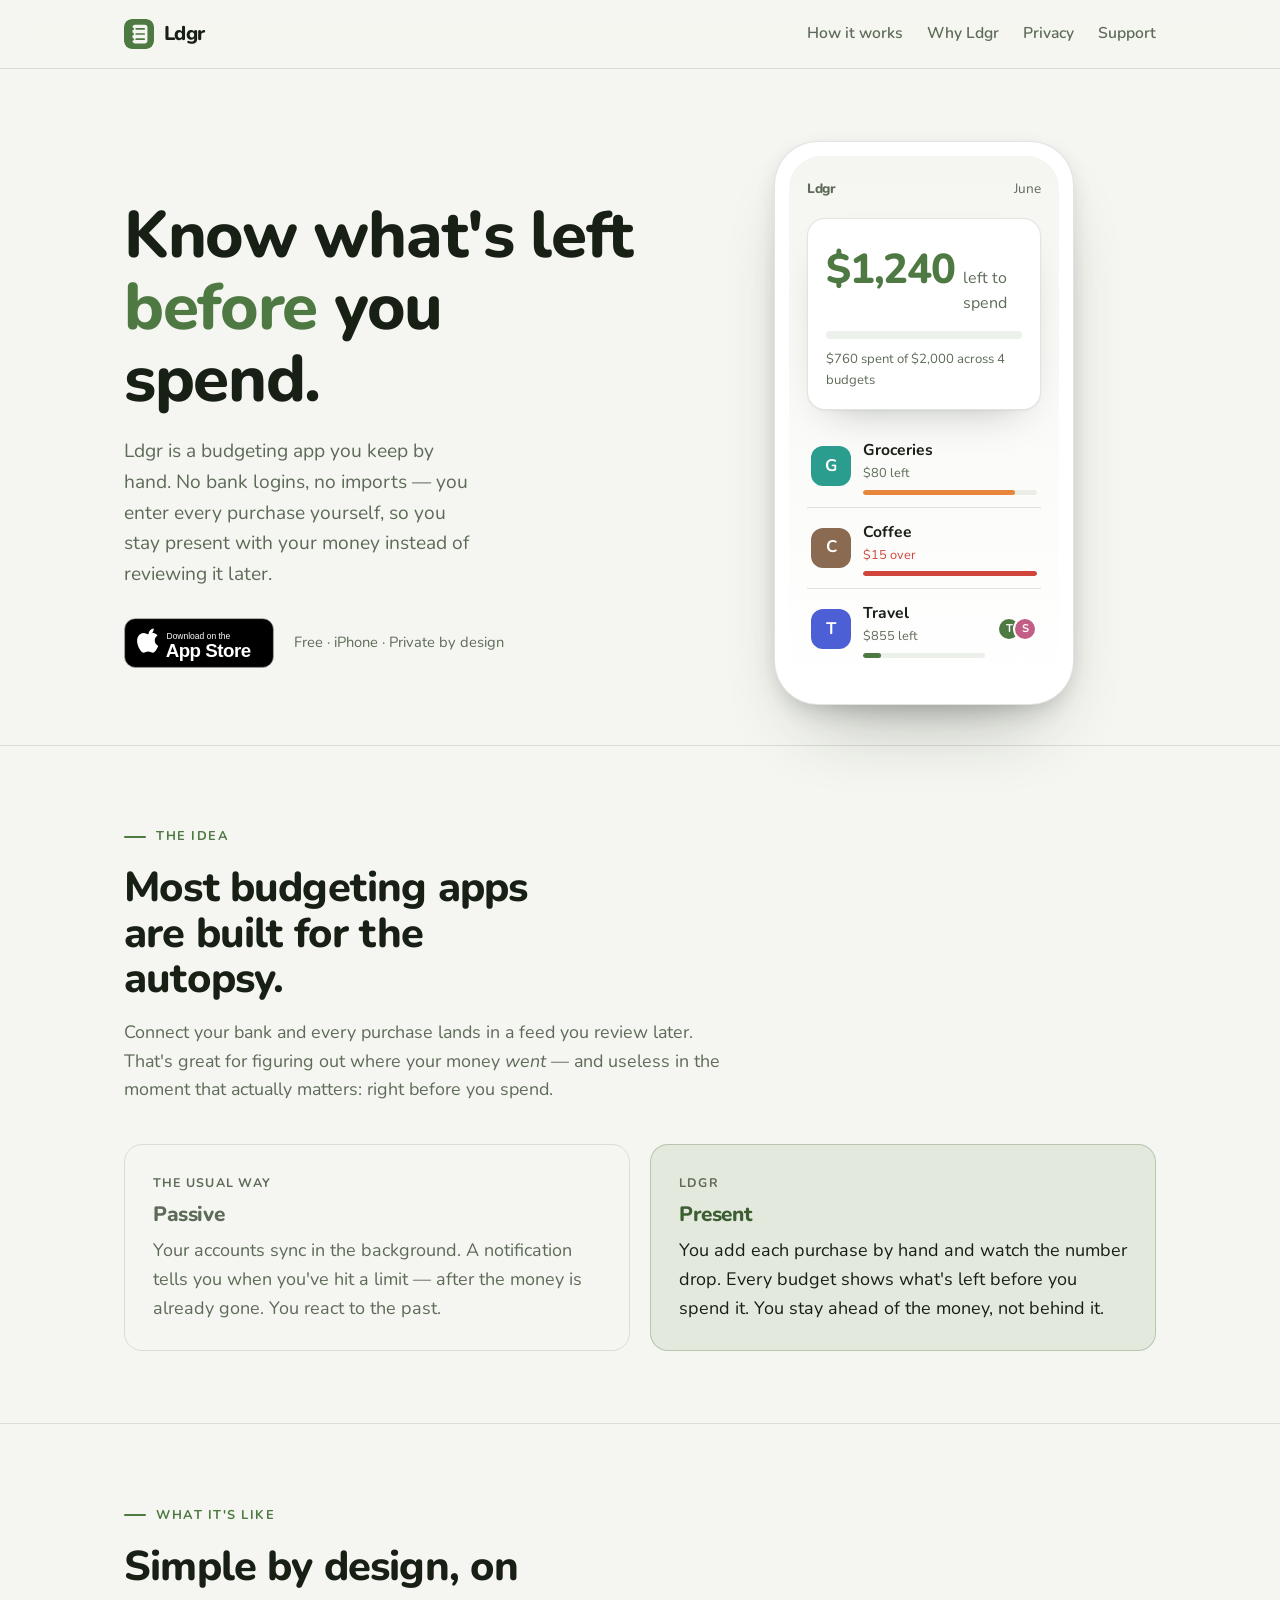
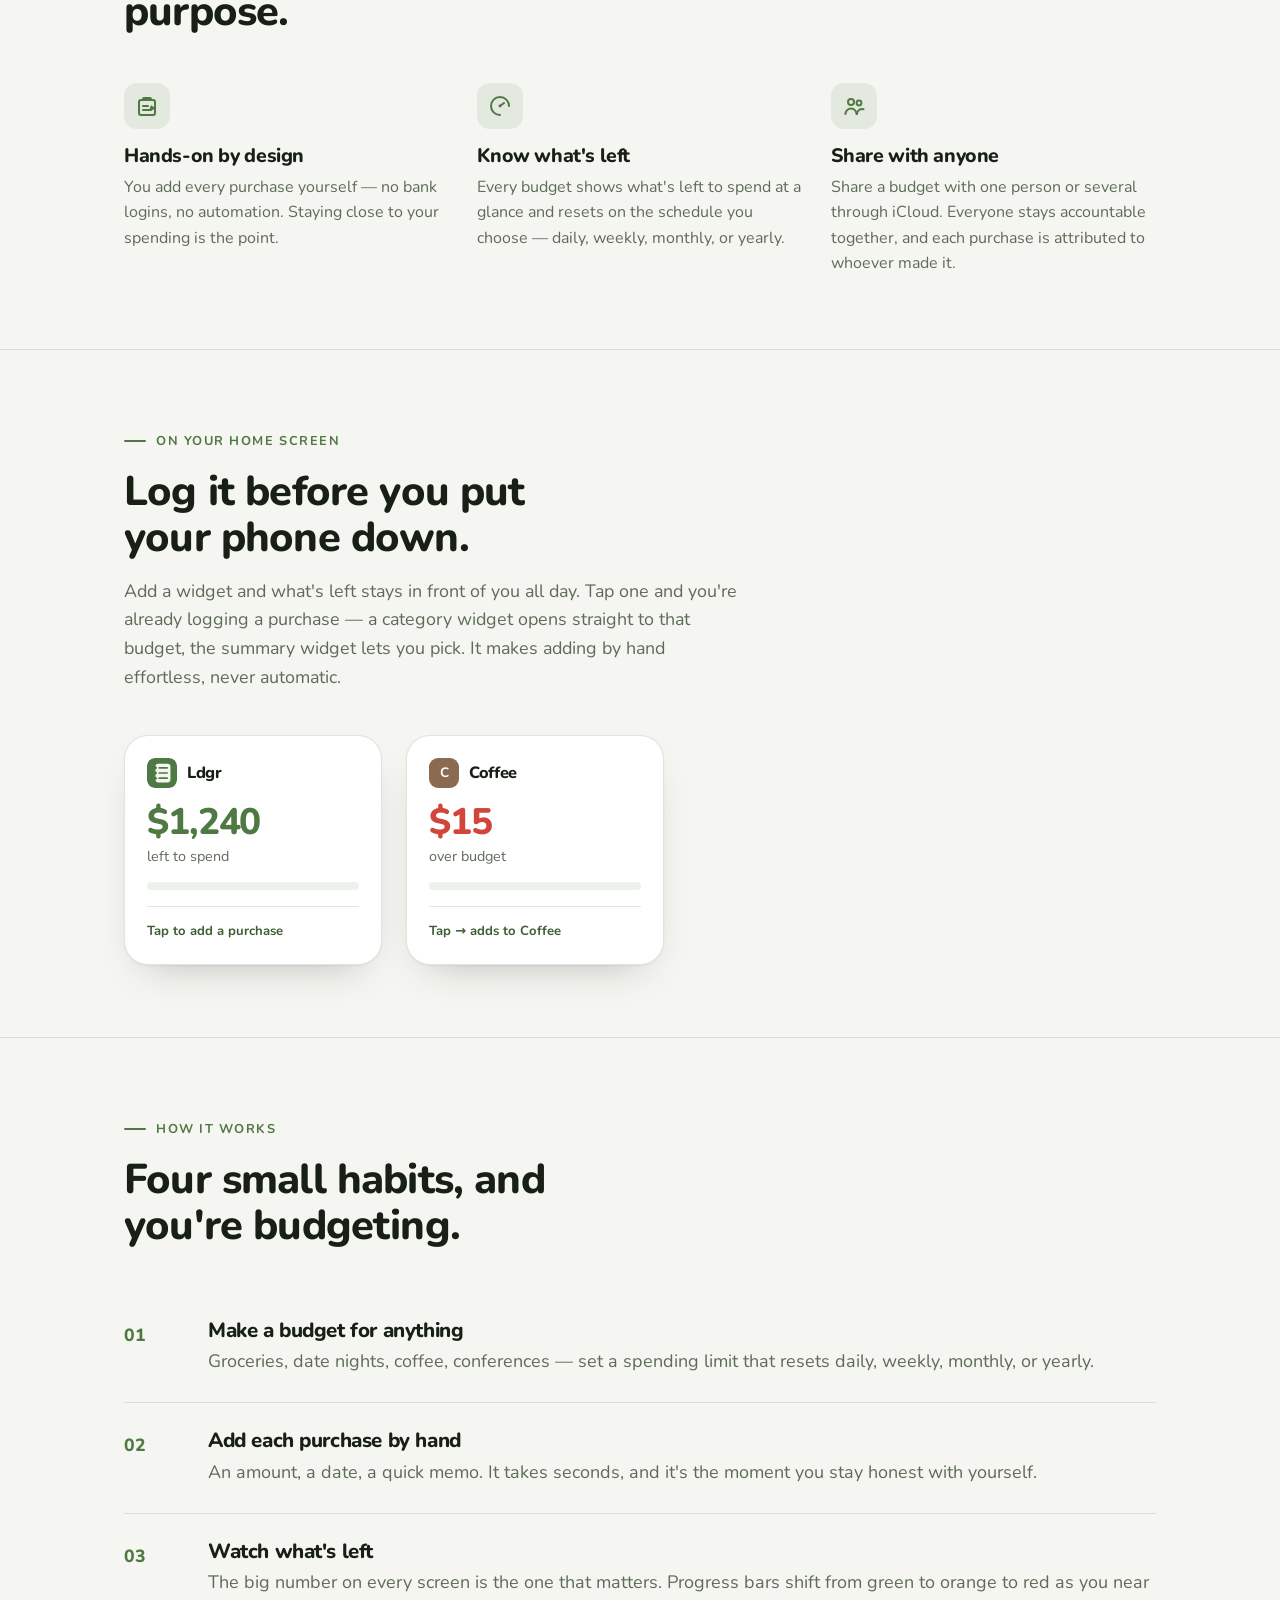
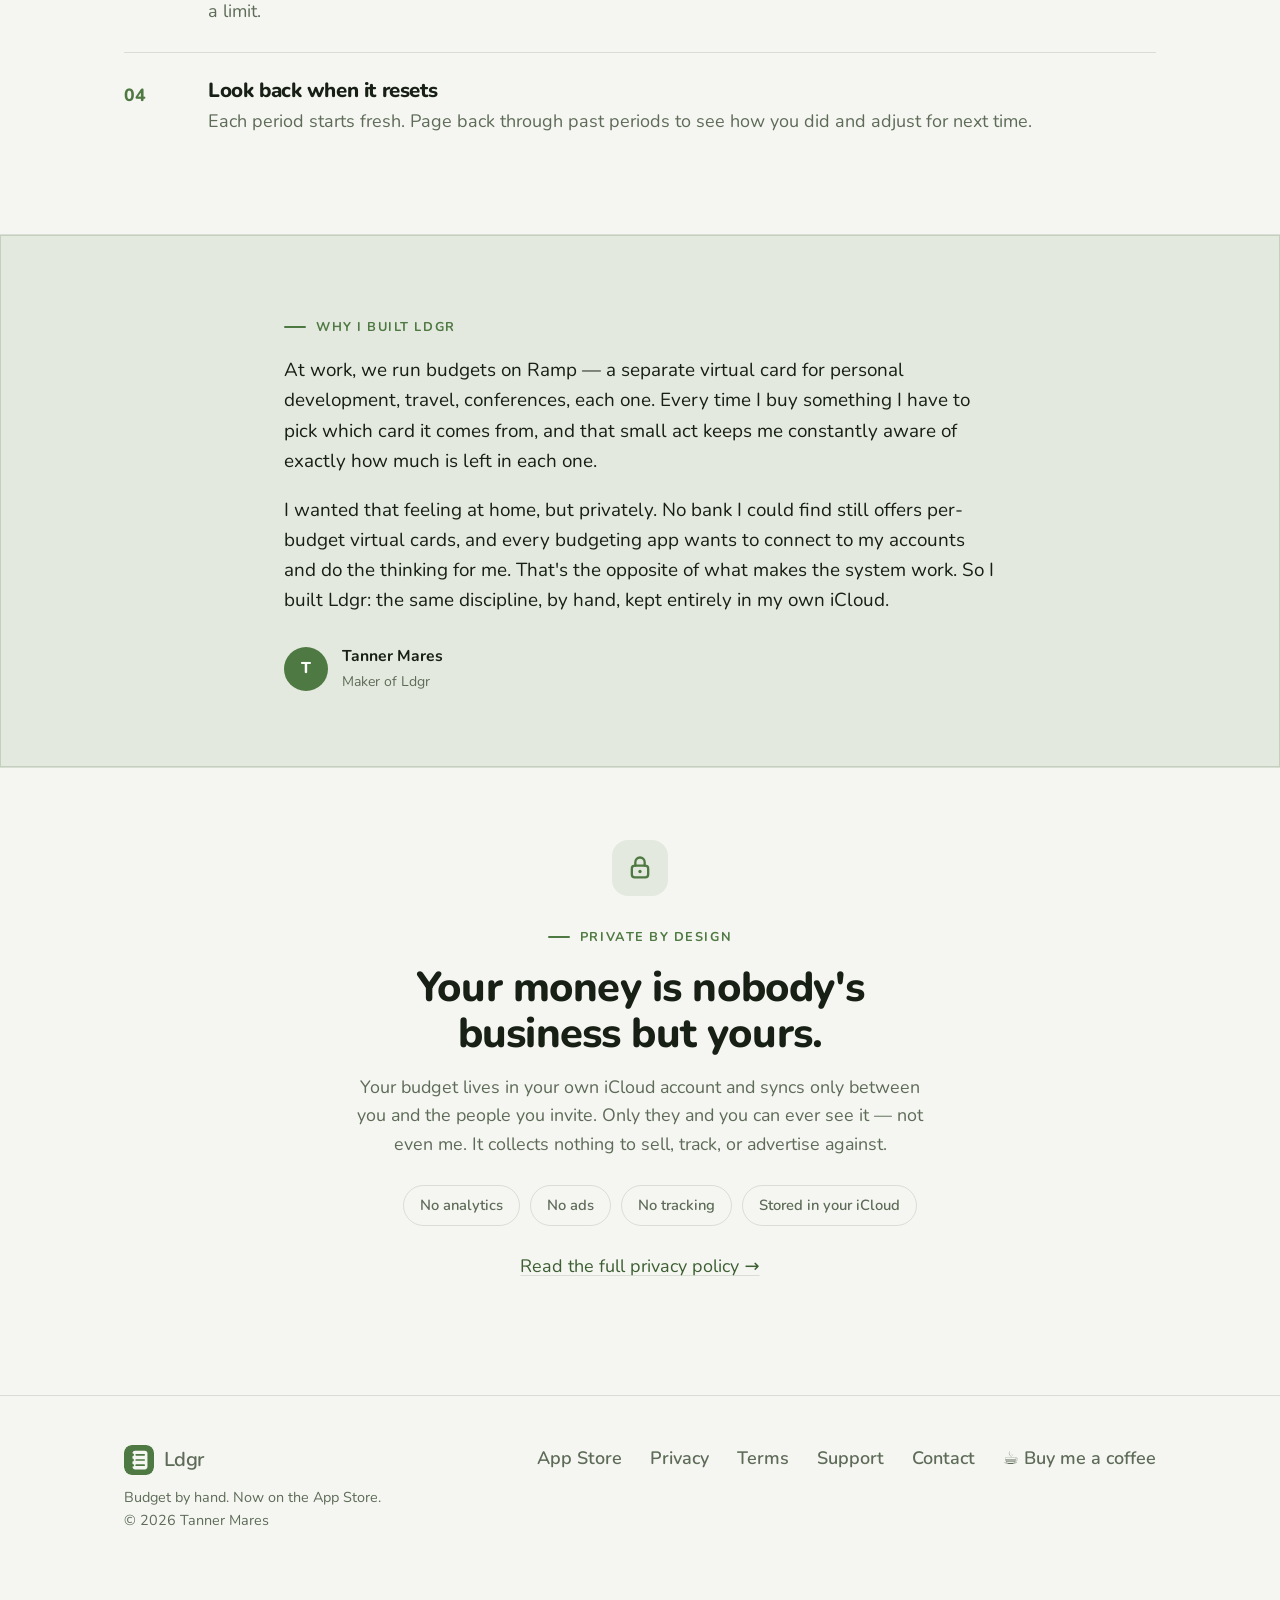
==== commit 2e766fd3: "docs(site): correct "no server" claims for the notification relay ## Why this was needed  The landin" ====
--- a/index.html
+++ b/index.html
@@ -275,7 +275,7 @@
       </div>
       <span class="eyebrow" style="justify-content:center">Private by design</span>
       <h2 style="max-width:none">Your money is nobody's business but yours.</h2>
-      <p class="intro" style="margin-inline:auto">Your data lives in your own iCloud account and syncs only between you and the people you choose to share with. Ldgr has no server and no access to your information — it collects nothing to sell, track, or advertise against.</p>
+      <p class="intro" style="margin-inline:auto">Your budget lives in your own iCloud account and syncs only between you and the people you invite. Only they and you can ever see it — not even me. It collects nothing to sell, track, or advertise against.</p>
       <ul class="points">
         <li>No analytics</li>
         <li>No ads</li>
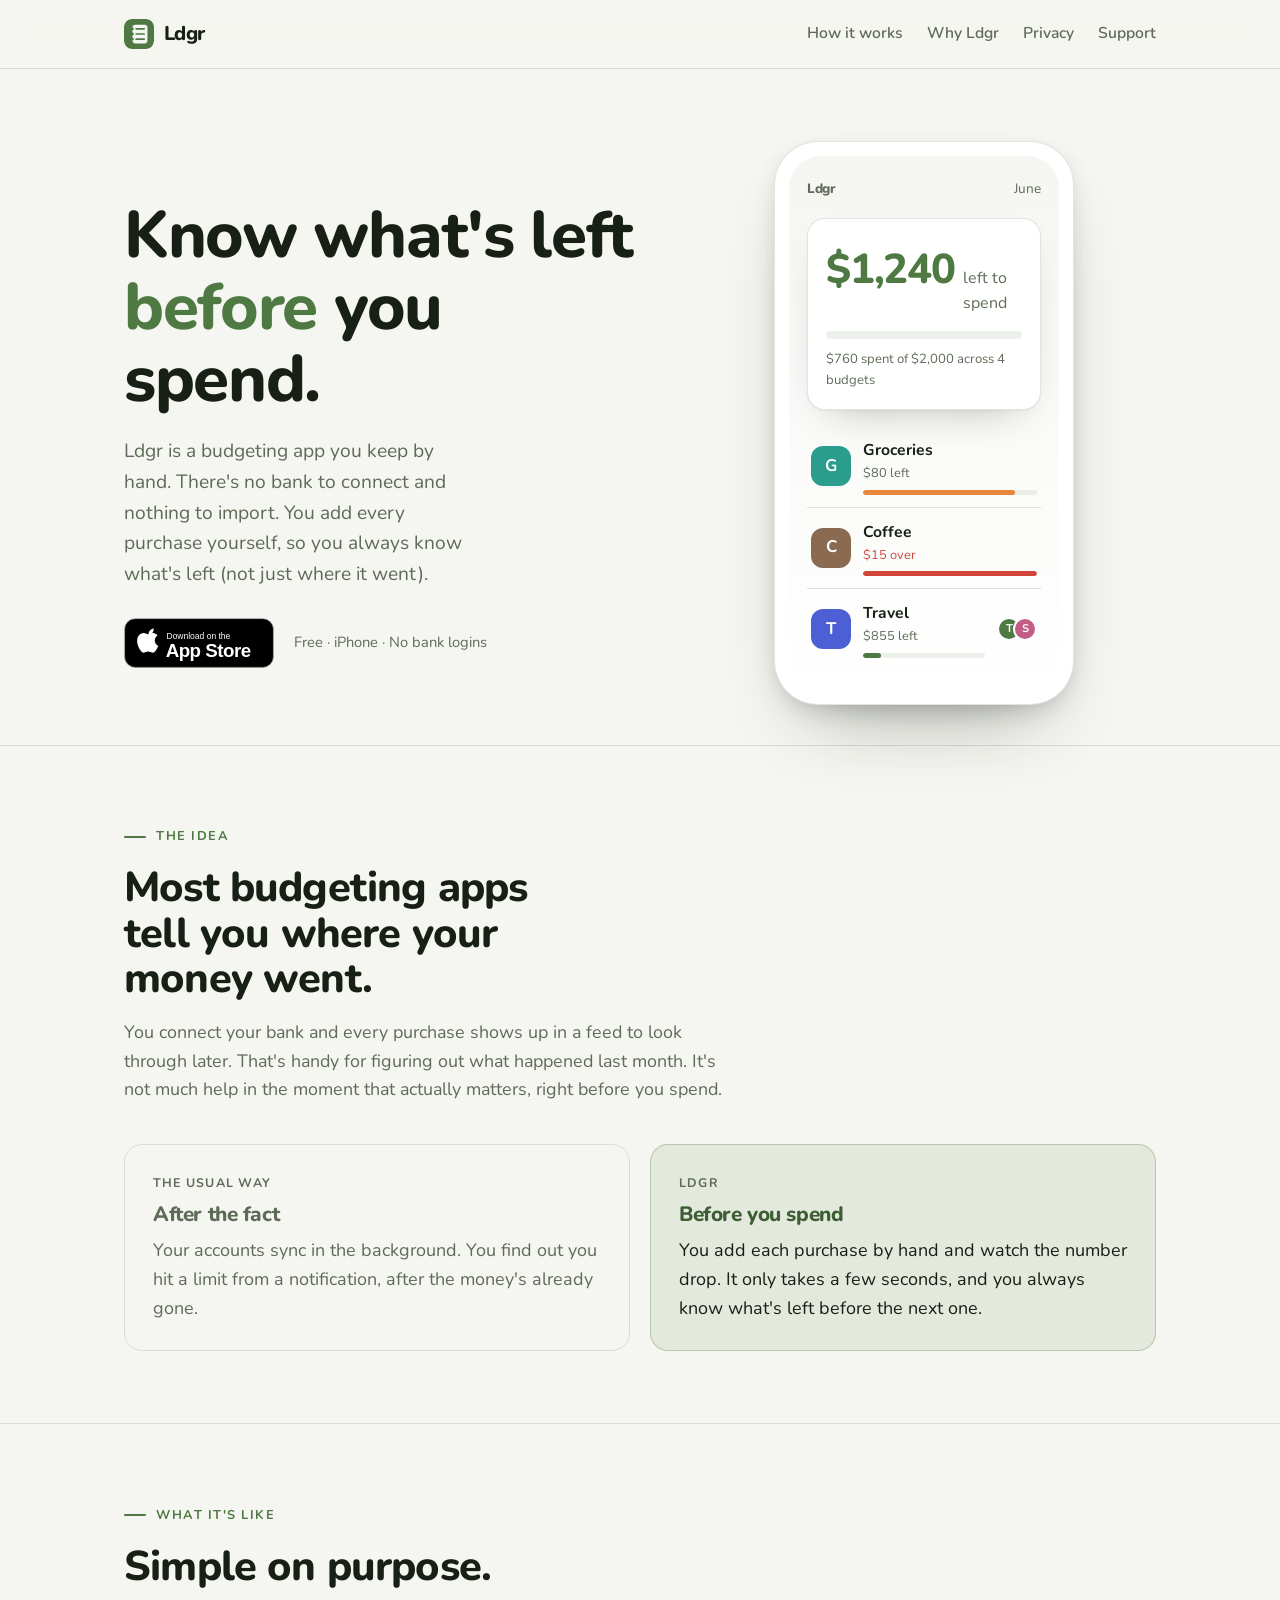
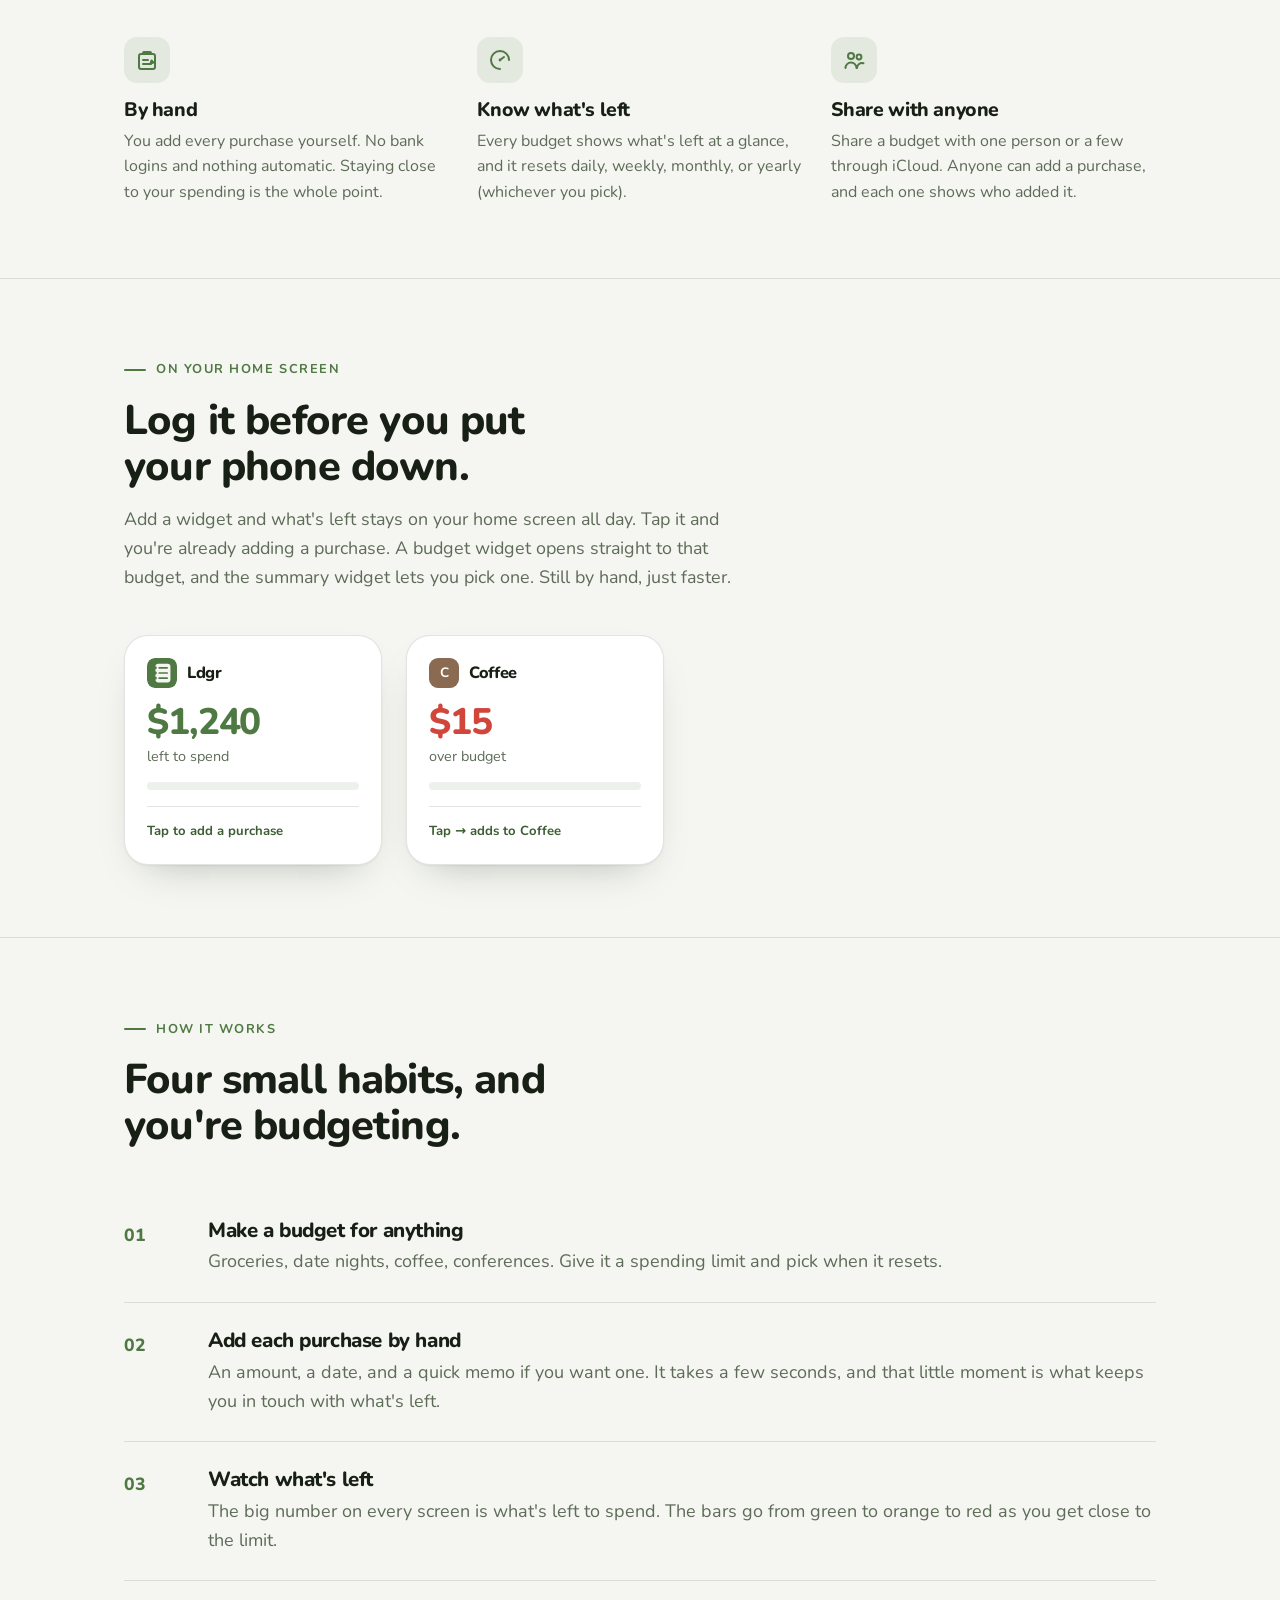
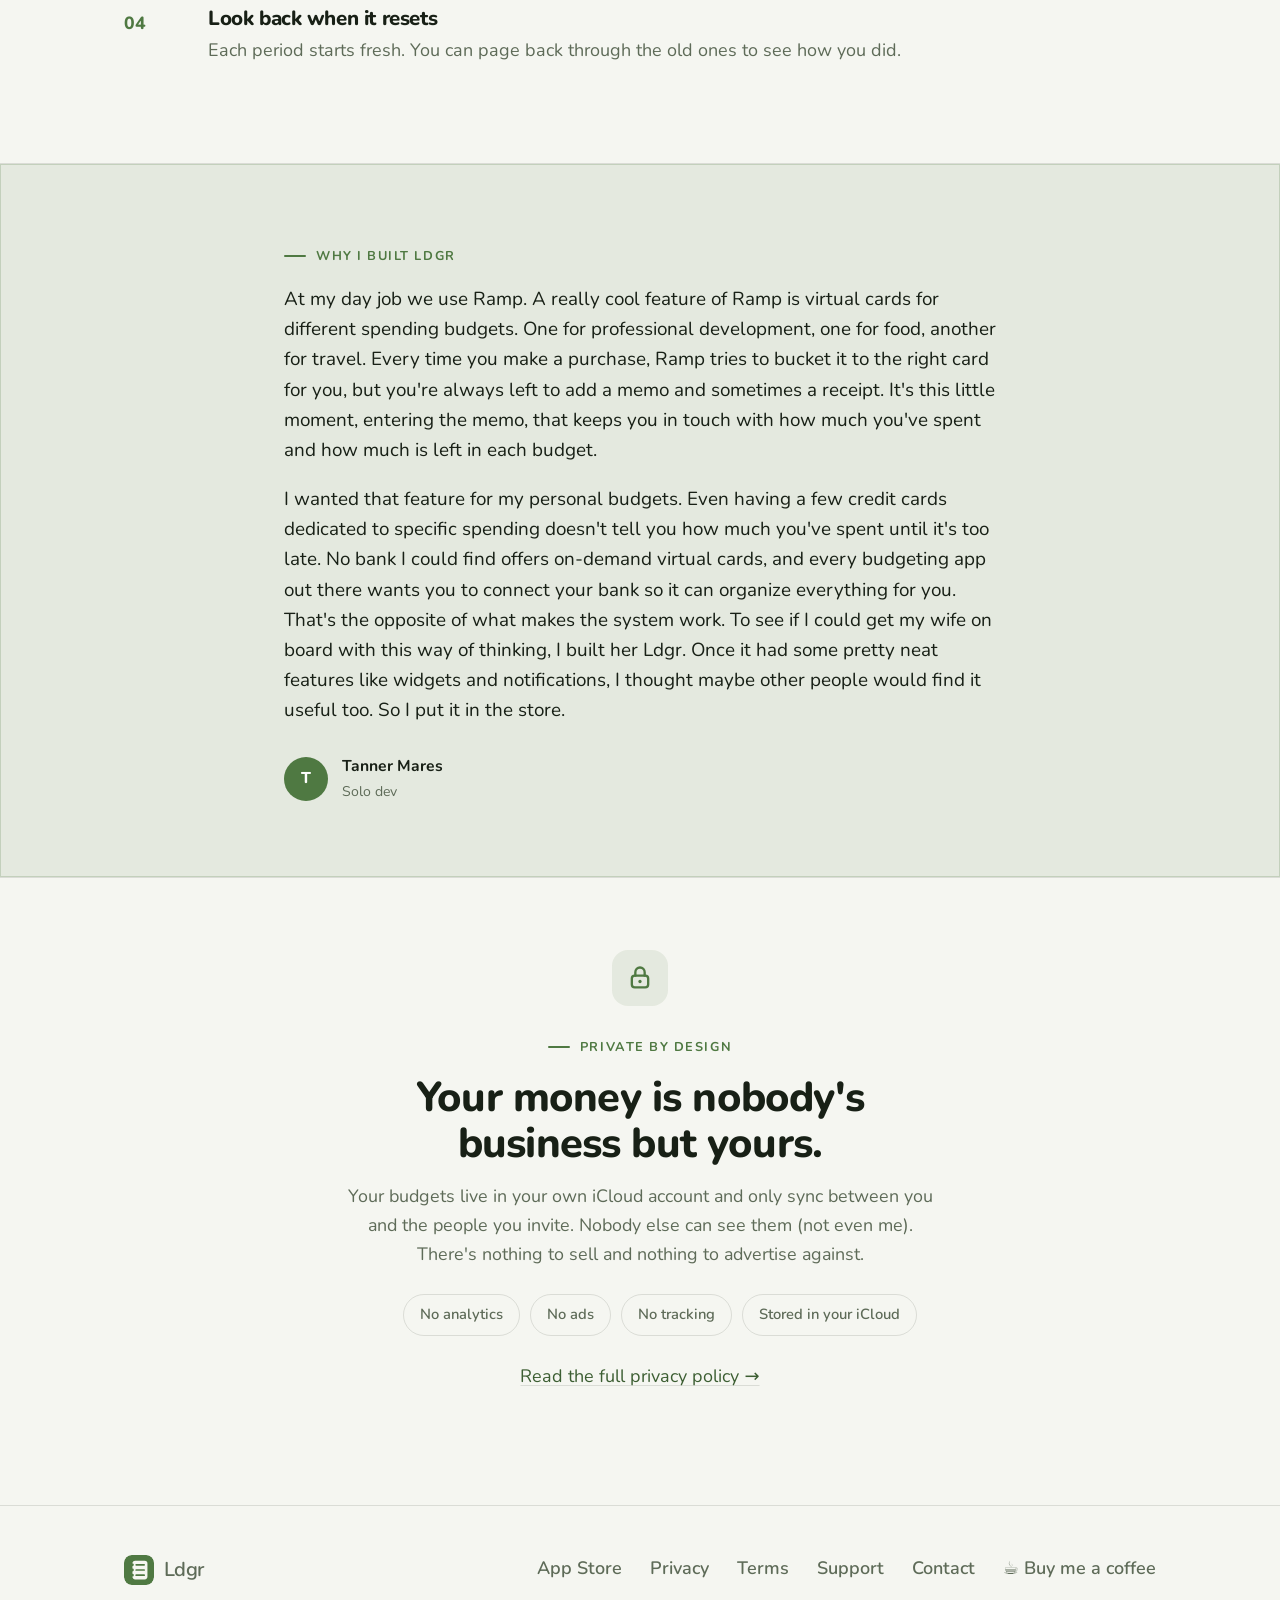
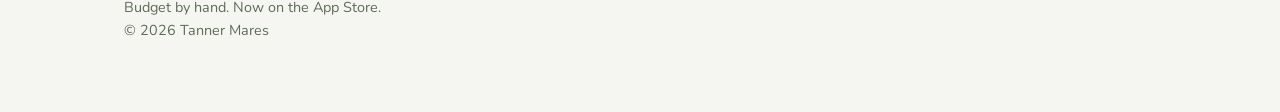
==== commit df156d82: "fix(site): Correct Privacy Claims, Rewrite Copy ## Why this was needed The privacy policy contradict" ====
--- a/index.html
+++ b/index.html
@@ -2,16 +2,16 @@
 <html lang="en">
 <meta charset="utf-8">
 <meta name="viewport" content="width=device-width, initial-scale=1">
-<title>Ldgr — Budget by hand, stay present with your money</title>
-<meta name="description" content="Ldgr is a private, manual budgeting app. No bank connections — you add every purchase yourself, so you always know what's left before you spend. Now on the App Store.">
+<title>Ldgr · Know what's left before you spend</title>
+<meta name="description" content="Ldgr is a free budgeting app you keep by hand. There's no bank to connect. You add every purchase yourself, so you always know what's left before you spend.">
 <meta name="apple-itunes-app" content="app-id=6476118269">
 <link rel="icon" href="favicon.svg" type="image/svg+xml">
 <link rel="apple-touch-icon" href="assets/app-icon.png">
 <meta name="theme-color" content="#4F7942">
 <meta property="og:type" content="website">
 <meta property="og:site_name" content="Ldgr">
-<meta property="og:title" content="Ldgr — Budget by hand, stay present with your money">
-<meta property="og:description" content="A private, manual budgeting app. No bank connections — you add every purchase yourself, so you always know what's left before you spend. Now on the App Store.">
+<meta property="og:title" content="Ldgr · Know what's left before you spend">
+<meta property="og:description" content="A free budgeting app you keep by hand. There's no bank to connect. You add every purchase yourself, so you always know what's left before you spend.">
 <meta property="og:url" content="https://ldgrapp.com/">
 <meta property="og:image" content="https://ldgrapp.com/assets/og-image.png">
 <meta property="og:image:secure_url" content="https://ldgrapp.com/assets/og-image.png">
@@ -20,8 +20,8 @@
 <meta property="og:image:height" content="1260">
 <meta property="og:image:alt" content="The Ldgr app showing $1,240 left to spend across four budgets.">
 <meta name="twitter:card" content="summary_large_image">
-<meta name="twitter:title" content="Ldgr — Budget by hand, stay present with your money">
-<meta name="twitter:description" content="A private, manual budgeting app. No bank connections — you add every purchase yourself, so you always know what's left before you spend.">
+<meta name="twitter:title" content="Ldgr · Know what's left before you spend">
+<meta name="twitter:description" content="A free budgeting app you keep by hand. There's no bank to connect. You add every purchase yourself, so you always know what's left before you spend.">
 <meta name="twitter:image" content="https://ldgrapp.com/assets/og-image.png">
 <meta name="twitter:image:alt" content="The Ldgr app showing $1,240 left to spend across four budgets.">
 <link rel="preconnect" href="https://fonts.googleapis.com">
@@ -50,12 +50,12 @@
     <div class="container">
       <div class="hero-copy">
         <h1>Know what's left <span class="accent">before</span> you spend.</h1>
-        <p class="lede">Ldgr is a budgeting app you keep by hand. No bank logins, no imports — you enter every purchase yourself, so you stay present with your money instead of reviewing it later.</p>
+        <p class="lede">Ldgr is a budgeting app you keep by hand. There's no bank to connect and nothing to import. You add every purchase yourself, so you always know what's left (not just where it went).</p>
         <div class="hero-actions">
           <a class="appstore" href="https://apps.apple.com/app/id6476118269">
             <img src="assets/app-store-badge.svg" alt="Download Ldgr on the App Store" width="150" height="50">
           </a>
-          <span class="hero-sub">Free · iPhone · Private by design</span>
+          <span class="hero-sub">Free · iPhone · No bank logins</span>
         </div>
       </div>
 
@@ -119,19 +119,19 @@
   <section class="section">
     <div class="container">
       <span class="eyebrow">The idea</span>
-      <h2>Most budgeting apps are built for the autopsy.</h2>
-      <p class="intro">Connect your bank and every purchase lands in a feed you review later. That's great for figuring out where your money <em>went</em> — and useless in the moment that actually matters: right before you spend.</p>
+      <h2>Most budgeting apps tell you where your money went.</h2>
+      <p class="intro">You connect your bank and every purchase shows up in a feed to look through later. That's handy for figuring out what happened last month. It's not much help in the moment that actually matters, right before you spend.</p>
 
       <div class="contrast">
         <div class="card past">
           <span class="tag">The usual way</span>
-          <h3>Passive</h3>
-          <p>Your accounts sync in the background. A notification tells you when you've hit a limit — after the money is already gone. You react to the past.</p>
+          <h3>After the fact</h3>
+          <p>Your accounts sync in the background. You find out you hit a limit from a notification, after the money's already gone.</p>
         </div>
         <div class="card present">
           <span class="tag">Ldgr</span>
-          <h3>Present</h3>
-          <p>You add each purchase by hand and watch the number drop. Every budget shows what's left before you spend it. You stay ahead of the money, not behind it.</p>
+          <h3>Before you spend</h3>
+          <p>You add each purchase by hand and watch the number drop. It only takes a few seconds, and you always know what's left before the next one.</p>
         </div>
       </div>
     </div>
@@ -143,28 +143,28 @@
   <section class="section">
     <div class="container">
       <span class="eyebrow">What it's like</span>
-      <h2>Simple by design, on purpose.</h2>
+      <h2>Simple on purpose.</h2>
       <div class="pillars">
         <div class="pillar">
           <div class="ico" aria-hidden="true">
             <svg viewBox="0 0 24 24" fill="none" stroke="currentColor" stroke-width="2" stroke-linecap="round" stroke-linejoin="round"><path d="M9 4h6a1 1 0 0 1 1 1v1H8V5a1 1 0 0 1 1-1z"/><path d="M8 6H6a2 2 0 0 0-2 2v11a2 2 0 0 0 2 2h12a2 2 0 0 0 2-2V8a2 2 0 0 0-2-2h-2"/><path d="M8 12h5M8 16h8"/><path d="m16.5 12.5 2 2-3 1 1-3z"/></svg>
           </div>
-          <h3>Hands-on by design</h3>
-          <p>You add every purchase yourself — no bank logins, no automation. Staying close to your spending is the point.</p>
+          <h3>By hand</h3>
+          <p>You add every purchase yourself. No bank logins and nothing automatic. Staying close to your spending is the whole point.</p>
         </div>
         <div class="pillar">
           <div class="ico" aria-hidden="true">
             <svg viewBox="0 0 24 24" fill="none" stroke="currentColor" stroke-width="2" stroke-linecap="round" stroke-linejoin="round"><path d="M12 21a9 9 0 1 1 9-9"/><path d="M12 12l4-3"/><circle cx="12" cy="12" r="1.4" fill="currentColor" stroke="none"/></svg>
           </div>
           <h3>Know what's left</h3>
-          <p>Every budget shows what's left to spend at a glance and resets on the schedule you choose — daily, weekly, monthly, or yearly.</p>
+          <p>Every budget shows what's left at a glance, and it resets daily, weekly, monthly, or yearly (whichever you pick).</p>
         </div>
         <div class="pillar">
           <div class="ico" aria-hidden="true">
             <svg viewBox="0 0 24 24" fill="none" stroke="currentColor" stroke-width="2" stroke-linecap="round" stroke-linejoin="round"><circle cx="9" cy="8" r="3"/><path d="M3.5 20a5.5 5.5 0 0 1 11 0"/><circle cx="17" cy="9" r="2.4"/><path d="M15 20a5 5 0 0 1 6.5-4.8"/></svg>
           </div>
           <h3>Share with anyone</h3>
-          <p>Share a budget with one person or several through iCloud. Everyone stays accountable together, and each purchase is attributed to whoever made it.</p>
+          <p>Share a budget with one person or a few through iCloud. Anyone can add a purchase, and each one shows who added it.</p>
         </div>
       </div>
     </div>
@@ -177,7 +177,7 @@
     <div class="container">
       <span class="eyebrow">On your home screen</span>
       <h2>Log it before you put your phone down.</h2>
-      <p class="intro">Add a widget and what's left stays in front of you all day. Tap one and you're already logging a purchase — a category widget opens straight to that budget, the summary widget lets you pick. It makes adding by hand effortless, never automatic.</p>
+      <p class="intro">Add a widget and what's left stays on your home screen all day. Tap it and you're already adding a purchase. A budget widget opens straight to that budget, and the summary widget lets you pick one. Still by hand, just faster.</p>
 
       <div class="widgets">
         <div class="widget" role="img" aria-label="Ldgr summary widget showing $1,240 left to spend; tapping it starts a new purchase.">
@@ -217,28 +217,28 @@
           <div class="n tnum">01</div>
           <div>
             <h3>Make a budget for anything</h3>
-            <p>Groceries, date nights, coffee, conferences — set a spending limit that resets daily, weekly, monthly, or yearly.</p>
+            <p>Groceries, date nights, coffee, conferences. Give it a spending limit and pick when it resets.</p>
           </div>
         </div>
         <div class="step">
           <div class="n tnum">02</div>
           <div>
             <h3>Add each purchase by hand</h3>
-            <p>An amount, a date, a quick memo. It takes seconds, and it's the moment you stay honest with yourself.</p>
+            <p>An amount, a date, and a quick memo if you want one. It takes a few seconds, and that little moment is what keeps you in touch with what's left.</p>
           </div>
         </div>
         <div class="step">
           <div class="n tnum">03</div>
           <div>
             <h3>Watch what's left</h3>
-            <p>The big number on every screen is the one that matters. Progress bars shift from green to orange to red as you near a limit.</p>
+            <p>The big number on every screen is what's left to spend. The bars go from green to orange to red as you get close to the limit.</p>
           </div>
         </div>
         <div class="step">
           <div class="n tnum">04</div>
           <div>
             <h3>Look back when it resets</h3>
-            <p>Each period starts fresh. Page back through past periods to see how you did and adjust for next time.</p>
+            <p>Each period starts fresh. You can page back through the old ones to see how you did.</p>
           </div>
         </div>
       </div>
@@ -252,13 +252,13 @@
     <div class="container">
       <span class="eyebrow">Why I built Ldgr</span>
       <blockquote>
-        <p>At work, we run budgets on Ramp — a separate virtual card for personal development, travel, conferences, each one. Every time I buy something I have to pick which card it comes from, and that small act keeps me constantly aware of exactly how much is left in each one.</p>
-        <p>I wanted that feeling at home, but privately. No bank I could find still offers per-budget virtual cards, and every budgeting app wants to connect to my accounts and do the thinking for me. That's the opposite of what makes the system work. So I built Ldgr: the same discipline, by hand, kept entirely in my own iCloud.</p>
+        <p>At my day job we use Ramp. A really cool feature of Ramp is virtual cards for different spending budgets. One for professional development, one for food, another for travel. Every time you make a purchase, Ramp tries to bucket it to the right card for you, but you're always left to add a memo and sometimes a receipt. It's this little moment, entering the memo, that keeps you in touch with how much you've spent and how much is left in each budget.</p>
+        <p>I wanted that feature for my personal budgets. Even having a few credit cards dedicated to specific spending doesn't tell you how much you've spent until it's too late. No bank I could find offers on-demand virtual cards, and every budgeting app out there wants you to connect your bank so it can organize everything for you. That's the opposite of what makes the system work. To see if I could get my wife on board with this way of thinking, I built her Ldgr. Once it had some pretty neat features like widgets and notifications, I thought maybe other people would find it useful too. So I put it in the store.</p>
         <div class="signoff">
           <span class="avatar">T</span>
           <div class="who">
             <strong>Tanner Mares</strong>
-            <span>Maker of Ldgr</span>
+            <span>Solo dev</span>
           </div>
         </div>
       </blockquote>
@@ -275,7 +275,7 @@
       </div>
       <span class="eyebrow" style="justify-content:center">Private by design</span>
       <h2 style="max-width:none">Your money is nobody's business but yours.</h2>
-      <p class="intro" style="margin-inline:auto">Your budget lives in your own iCloud account and syncs only between you and the people you invite. Only they and you can ever see it — not even me. It collects nothing to sell, track, or advertise against.</p>
+      <p class="intro" style="margin-inline:auto">Your budgets live in your own iCloud account and only sync between you and the people you invite. Nobody else can see them (not even me). There's nothing to sell and nothing to advertise against.</p>
       <ul class="points">
         <li>No analytics</li>
         <li>No ads</li>
